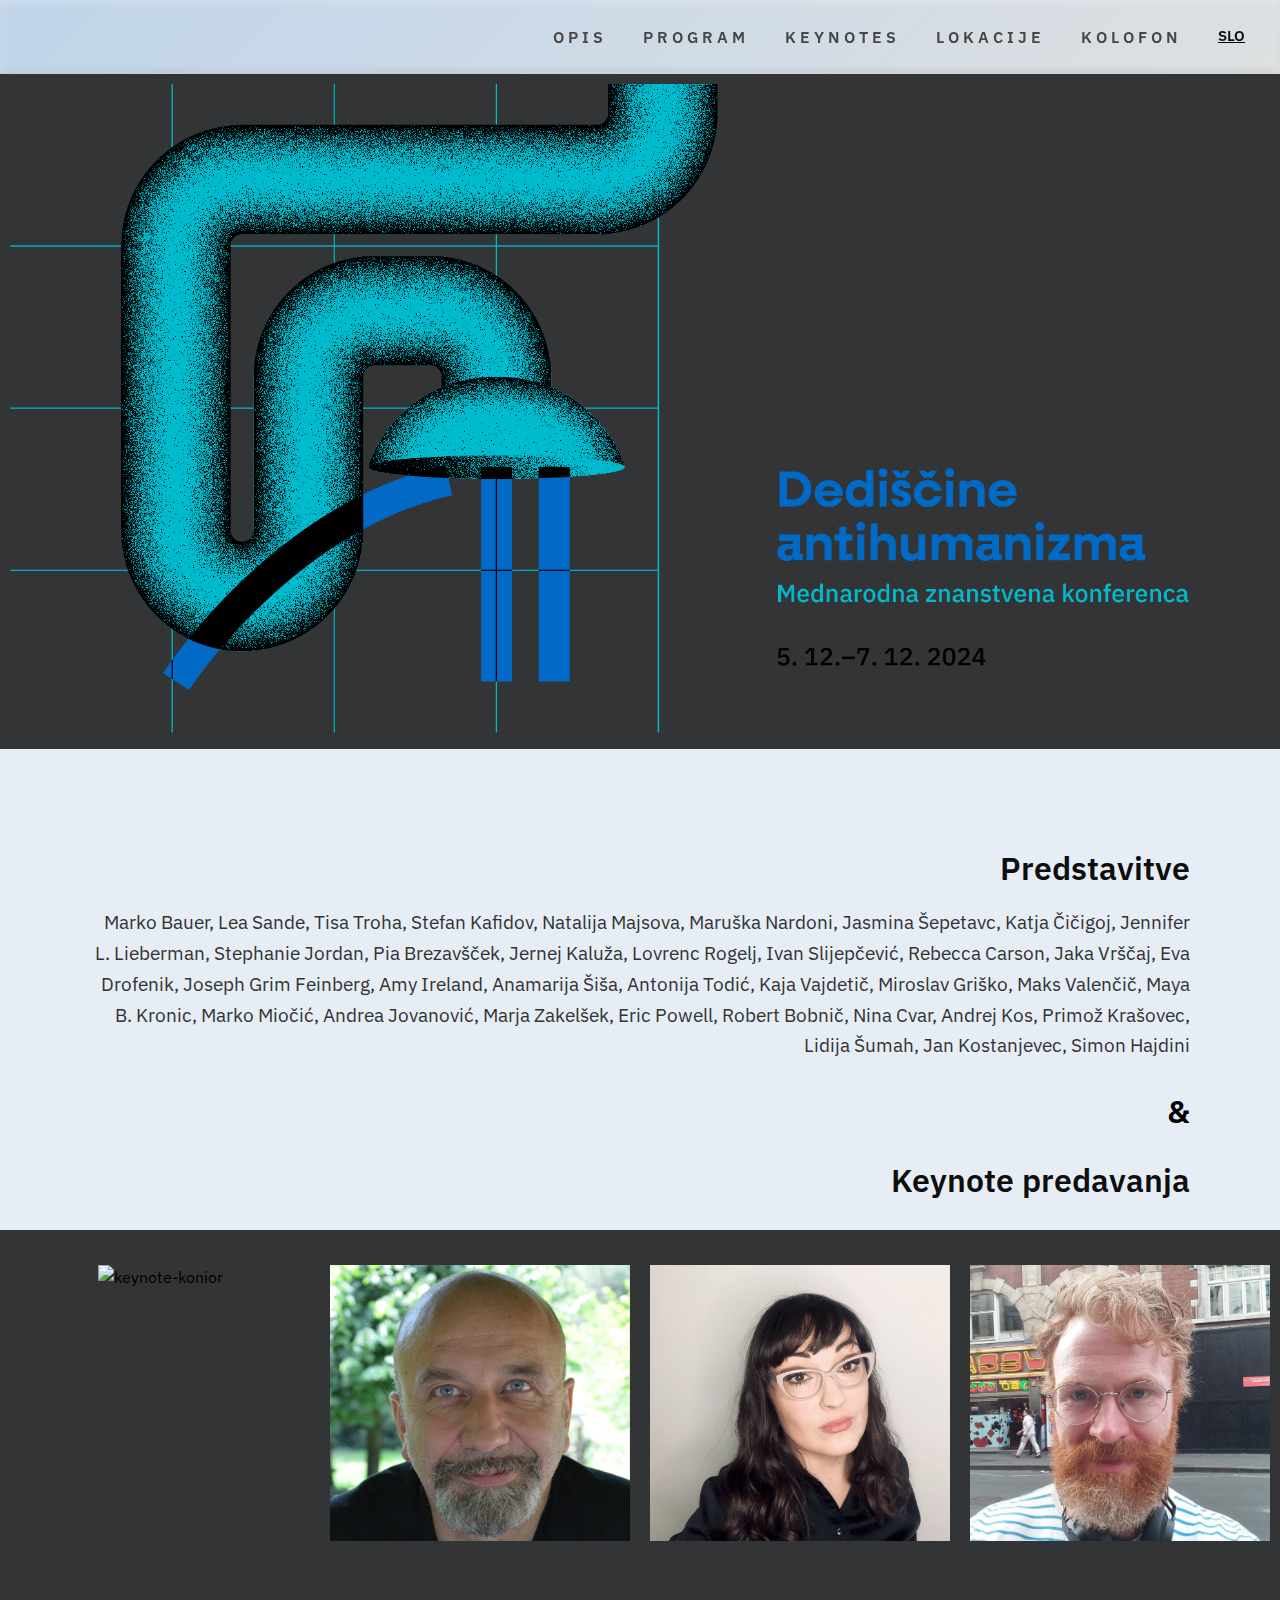
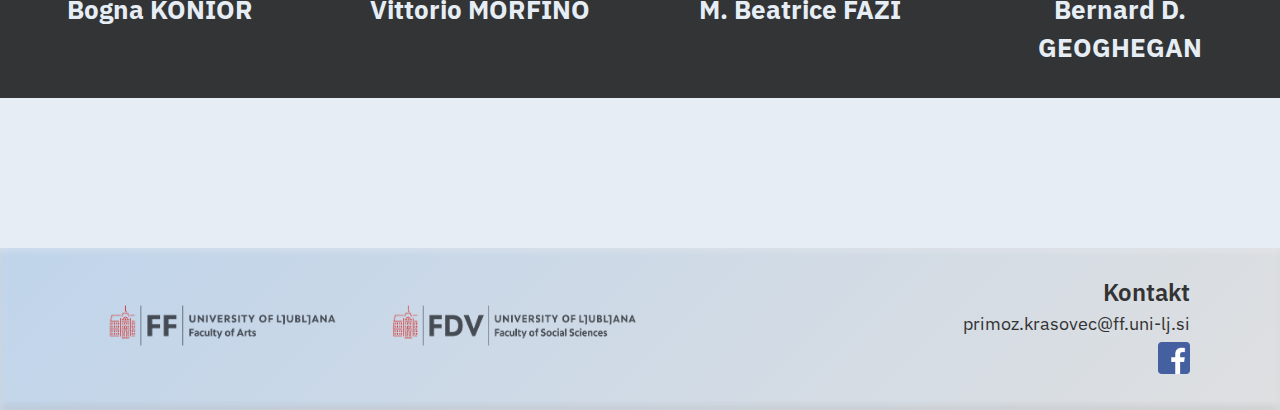
==== index.html @ 058409c0 "Update index.html" ====
<!DOCTYPE html>
<html lang="si">

<head>
    <meta charset="UTF-8">
    <meta name="viewport" content="width=device-width, initial-scale=1.0">
    <title>Dediščine antihumanizma</title>
    <link rel="preconnect" href="https://fonts.googleapis.com">
    <link rel="preconnect" href="https://fonts.gstatic.com" crossorigin />
    <link href="https://fonts.googleapis.com/css2?family=IBM+Plex+Sans:ital,wght@0,100;0,200;0,300;0,400;0,500;0,600;0,700;1,100;1,200;1,300;1,400;1,500;1,600;1,700&display=swap" rel="stylesheet">
    <link rel="stylesheet" href="css/style.css"/>
</head>

<body>
    
    <nav class="navbar">
        <div class="container-navbar">
            <div class="logo">
            </div>
            <div class="language-mobile">
                <a class="container-slo" href="en.html">ENG</a>
            </div>
            <div class="hamburger">
                <div></div>
                <div></div>
                <div></div>
            </div>
            <div class="main-menu">
                <ul>
                    <li><a href="opis.html">O P I S</a></li>
                    <li><a href="program.html">P R O G R A M</a></li>
                    <li><a href="keynotes-si.html">K E Y N O T E S</a></li>
                    <li><a href="lokacije.html">L O K A C I J E</a></li>
                    <li><a href="kolofon.html">K O L O F O N</a></li>
                    <span class= "container-slo"><a href="en.html">SLO</a></span>
                </ul>    
            </div>
            <div class="mobile-menu">
                <ul>
                    <li><a href="opis.html">OPIS</a></li>
                    <li><a href="program.html">PROGRAM</a></li>
                    <li><a href="keynotes-si.html">KEYNOTES</a></li>
                    <li><a href="lokacije.html">LOKACIJE</a></li>
                    <li><a href="kolofon.html">KOLOFON</a></li>
                </ul>
            </div>
        </div>
    </nav>
    
    <section class="cover-section">
        <div class="container-cover">
            <div class="left">
                <img src="images/Tuš.webp" alt="Shower">
            </div>
            <div class="right">
                <img src="images/Placeholder SLO.webp" alt="Title">
            </div>
        </div>
    </section>

    <section class="index-speakers-section">
        <div class="index-container-speakers">
            <div class="goal">
                <h1 class="text-xl"><a href="programme.html">Predstavitve</a></h1>
            </div>
            <p class="text-normal" style="text-align: right;">Marko Bauer, Lea Sande, Tisa Troha, Stefan Kafidov, Natalija Majsova, Maruška Nardoni, Jasmina Šepetavc, Katja Čičigoj, Jennifer L.
                Lieberman, Stephanie Jordan, Pia Brezavšček, Jernej Kaluža, Lovrenc Rogelj, Ivan Slijepčević, Rebecca Carson, Jaka Vrščaj, Eva Drofenik, Joseph Grim Feinberg, 
                Amy Ireland, Anamarija Šiša, Antonija Todić, Kaja Vajdetič, Miroslav Griško, Maks Valenčič, Maya B. Kronic, Marko Miočić, Andrea Jovanović, Marja Zakelšek, 
                Eric Powell, Robert Bobnič, Nina Cvar, Andrej Kos, Primož Krašovec, Lidija Šumah, Jan Kostanjevec, Simon Hajdini<br><br><span class="text-xl">&
            </p>
        </div>
    </section>

        <section class="index-keynotes-section">
            <div class="index-container-keynotes">
                <h1 class="text-xl"><a href="keynotes.html">Keynote predavanja</a></h1>
            </div>
            <div class="grid-keynotes">
                <div class="grid-speaker">
                    <div class="speaker-image-wrapper">
                        <img src="images/konior.JPG" alt="keynote-konior">
                        <p class="overlay-text"><a href="keynotes-si.html#keynote-konior">Eksistencialne tehnologije: <br>Za vzhodnoevropsko teorijo tehnološkega razvoja</a></p>
                    </div>
                        <a class="speaker-name" href="keynotes-si.html#keynote-konior">Bogna KONIOR</a>
                </div>
                <div class="grid-speaker">
                    <div class="speaker-image-wrapper">
                        <img src="images/morfino.png" alt="keynote-morfino">
                        <p class="overlay-text"><a href="keynotes-si.html#keynote-morfino">Razlogi, omejitve in perspektive Althusserjevega antihumanizma</a></p>   
                    </div>
                        <a class="speaker-name" href="keynotes-si.html#keynote-morfino">Vittorio MORFINO</a>
                </div>
                <div class="grid-speaker">
                    <div class="speaker-image-wrapper">
                        <img src="images/fazi.png" alt="keynote-fazi">
                        <p class="overlay-text"><a href="keynotes-si.html#keynote-fazi">Decentrirana umetna inteligenca ter zavezništvo ljudi in strojev</a></p>   
                    </div>
                    <a class="speaker-name" href="keynotes-si.html#keynote-fazi">M. Beatrice FAZI</a>
                </div>
                <div class="grid-speaker">
                    <div class="speaker-image-wrapper">
                        <img src="images/geoghegan.jpg" alt="keynote-geoghegan">
                        <p class="overlay-text"><a href="keynotes-si.html#keynote-geoghegan">Prikriti humanizem ChatGPT</a></p>   
                    </div>
                    <a class="speaker-name" href="keynotes-si.html#keynote-geoghegan">Bernard D. GEOGHEGAN</a>
                </div>
            </div>   
        </section>

    <footer class="footer">
            <div class="container-footer">
                <div>
                    <a href="https://www.ff.uni-lj.si/"><img src="images/ul_ff-logoeng-hor-cmyk_color.png" alt="logo-ff" width="280" height="63" style="padding-right: 15px"></a>
                    <a href="https://www.fdv.uni-lj.si/"><img src="images/UL_FDV-ENG-logo-HOR-CMYK_barvni.png" alt="logo-fdv" width="280" height="63"></a>
                </div>
                <div class="contacts">
                    <h2 class="text-l">Kontakt</h2>
                    <a class="text-mail" href="mailto: primoz.krasovec@ff.uni-lj.si">primoz.krasovec@ff.uni-lj.si</a>
                    <br><a href="#"><img src="images/4745722_media_social_facebook_network_icon.png" alt="logo" width="32" height="32"></a>
                </div>
            </div>
            <div class="container-footer-mobile">
                <div>
                    <a href="https://www.ff.uni-lj.si/"><img src="images/ul_ff-logohor-rgb_barv.png" alt="logo-ff" width="280" height="63" style="padding-right: 15px"></a>
                    <a href="https://www.fdv.uni-lj.si/"><img src="images/UL_FDV-SLO-logoHOR-CMYK_barv.png" alt="logo-fdv" width="280" height="63"></a>
                </div>
                <div class="contacts-mobile">
                    <h2 class="text-l">Kontakt: <a class="text-mail" href="mailto: primoz.krasovec@ff.uni-lj.si">primoz.krasovec@ff.uni-lj.si</a></h2>
                    <a href="#"><img src="images/4745722_media_social_facebook_network_icon.png" alt="logo" width="32" height="32"></a>
                </div>
            </div>
    </footer>

    <script src="js/main.js"></script>

</body>

</html>
---- css/style.css ----
* {
    box-sizing: border-box;
    margin: 0;
    padding: 0;
}

/*general*/
:root {
    --primary-color: #4891ff;
    --light-color: #f4f4f6;
    --dark-color: #111:
}

html, body {
    font-family: 'IBM Plex Sans', sans-serif;
    font-size: 16px;
    line-height: 1.5;
    background: #E6EDf5; 
    margin: 0;
    padding: 0;
    box-sizing: border-box;
}


a {
    text-decoration: none;
    color: #0f0e0e;
}

ul {
    list-style: none;
}


img {
    max-width: 100%;
}

/*navbar*/
.navbar {
    /*background: rgba(182,206,232, 0.8);*/
    padding: 15px;
    position: sticky;
    top: 0;
    left: 0;
    width: 100%;
    margin: 0;
    box-sizing: border-box;
    z-index: 1000;
    background: linear-gradient(135deg, rgba(182, 206, 232, 0.8), rgba(220, 220, 220, 0.8));
    box-shadow: inset 0 0 8px rgba(255, 255, 255, 0.6), inset 0 -3px 6px rgba(50, 50, 50, 0.2);
}

.container-navbar {
    max-width: 1500px;
    display: flex;
    margin: 0 auto 0px;
    align-items: center;
    justify-content: space-between;
}

.logo {
    padding-left: 150px;
}

.home {
    padding-left: 150px;
}

.language-mobile {
    display: none;
}

.navbar .main-menu ul {
    display: flex;
    padding: 0;
    margin: 0;
    list-style: none;
    }

.navbar ul li a {
    position: relative;
    padding: 10px 20px;
    display: block;
    font-weight: 600;
    color: rgb(71, 69, 69);
    font-size: 16px;
}

.navbar .main-menu li a:after {
    content: '';
    position: absolute;
    height: 5px;
    left: 0;
    bottom: 0;
    width: 100%;
    transform:scaleX(0);
    transform-origin: right;
    background: grey;
    transition: transform .2s ease-out;
}

.navigation {
    content: '';
    position: absolute;
    height: 5px;
    left: 0;
    bottom: 0;
    width: 100%;
    transform:scaleX(0.95);
    background: grey;
    transition: transform .2s ease-out;
}

.navbar ul li a:hover::after {
    transform: scaleX(0.95);
}

/*navbar mobile*/
.mobile-menu {
    display: none;
    flex-direction: column;
    position: absolute;
    top: 65px;
    right: 5px;
    background: linear-gradient(135deg, rgba(220, 220, 220, 1), rgba(182, 206, 232, 1));
    box-shadow: inset 0 0 8px rgba(255, 255, 255, 0.6), inset 0 -3px 6px rgba(50, 50, 50, 0.2);
    padding: 10px;
    z-index: 999;
}

.mobile-menu ul {
    list-style: none;
    padding: 0;
    margin: 0;
}

.mobile-menu ul li {
    margin-bottom: 10px;
}

.mobile-menu ul li a {
    font-weight: 600;
    color: #333;
    text-decoration: none;
}

.mobile-menu ul li:last-child {
    margin-bottom: 0;
}

.hamburger {
    display: none;
    flex-direction: column;
    justify-content: space-between;
    width: 25px;
    height: 20px;
    cursor: pointer;
}

.hamburger div {
    width: 20px;
    height: 3px;
    background-color: #333;
    border-radius: 3px;
    transition: transform 0.1s ease, opacity 0.1s ease;
}

.hamburger.active div:nth-child(1) {
    transform: translateY(9px) rotate(45deg);
}

.hamburger.active div:nth-child(2) {
    opacity: 0;
}

.hamburger.active div:nth-child(3) {
    transform: translateY(-9px) rotate(-45deg);
}

/*slo*/
.container-slo {
    padding: 10px 20px;
    font-weight: 600;
    color: black;
    font-size: 15px;
    align-items: center;
    border: none;
    text-decoration: underline;
}

/*cover*/
.cover-section {
    margin-top: 0px;
    padding-top: 0px;
    display: flex;
    justify-content: center;
    align-items: center;
    background-color: #323436;
    box-sizing: border-box;
}

.container-cover {
    display: flex;
    align-items: flex-start;
    margin: 0 auto;
    background-color: #323436;
    padding-top: 0px;
}

.left, .right {
    margin: 10px;
}

.left img, .right img {
    max-width: 100%;
    height: auto;
}

/*index-speakers*/
.index-speakers-section {
    background-image: #E6EDf5;
    position: relative;
}

.index-container-speakers {
    max-width: 1100px;
    margin: 50px auto 0;
    padding-top: 50px;
    padding-bottom: 30px;
    position: relative;
}

.index-container-keynotes {
    max-width: 1100px;
    margin: 0 auto 0px;
    position: relative;
}

.keynotes-title {
    position: absolute;
    top: 50%;
    left: 50%;
    transform: translate(-50%, -50%);
    font-size: 30px;
}

/*index-keynotes-grid*/
.grid-keynotes {
    max-width: 1300px;
    display: grid;
    grid-template-columns: repeat(auto-fit, minmax(10px, 1fr)); /*responsive grid*/
    gap: 20px;
    padding: 30px 20px 30px;
    margin: 30px auto 150px;
    background: #323436;
    background-blend-mode: overlay;
    padding: 10px;
}

.grid-speaker {
    text-align: center;
    padding-bottom: 20px;
}

.speaker-image-wrapper {
    position: relative;
    width: 100%;
    height: 276px;
    overflow: hidden;
    margin-top: 25px;
    margin-bottom: 50px;
    aspect-ratio: 1,084 / 1;
}

.speaker-image-wrapper img {
    width: 100%;
    height: 100%;
    object-fit: cover;
}

.overlay-text {
    position: absolute;
    top: 0;
    left: 0;
    width: 100%;
    height: 100%;
    display: flex;
    align-items: center;
    justify-content: center;
    opacity: 0;
    transition: opacity 0.5s ease;
    background-color: rgba(255, 255, 255, 0.8);
}

.overlay-text a {
    color: #006AC2;
    font-size: 1.8rem;
    font-weight: 600;
    line-height: 1.2;
}

.grid-speaker:hover .overlay-text {
    opacity: 1; /*show lecture title*/
}

.speaker-name {
    text-decoration: none;
    color: #E6EDf5;
    font-weight: bold;
    margin-top: 10px;
    font-size: 1.6rem;
    text-align: center;
    display: block;
}

/*footer*/
.footer {
    padding: 15px;
    margin: auto 0;
    background: linear-gradient(135deg, rgba(182, 206, 232, 0.8), rgba(220, 220, 220, 0.8));
    box-shadow: inset 0 0 8px rgba(255, 255, 255, 0.6), inset 0 -3px 6px rgba(50, 50, 50, 0.2);
}

.container-footer {
    max-width: 1100px;
    display: flex;
    align-items: center;
    justify-content: space-between;
    margin: 0 auto 0px;
}

.container-footer .text-l {
    margin: 0px; 
    text-align: right; 
    color: #333;    
}

.contacts {
    max-width: 1100px;
    padding: 15px 0 15px;
    text-align: right;
}

.container-footer-mobile {
    display: none;
    flex-direction: column;
    text-align: center;
}

.container-footer-contacts {
    text-align: right;
    margin: 0px;
    padding: 0px;
}

/*about*/
.container-about {
    max-width: 1100px;
    margin: 100px auto 100px;
    padding: 100 15px 15px;
}

.goal {
    padding-bottom: 20px;
}

/*programme*/
.container-programme {
    max-width: 1100px;
    margin-top: 100px;
    margin-bottom: 100px;
    margin-left: auto;
    margin-right: auto;
    padding: 100 15px 15px;
}

.collapsible {
    color: #333;
    cursor: pointer;
    border: none;
    outline: none;
    text-decoration: underline;
    text-underline-offset: 5px;
    color: #006AC2;
}

.abstract {
    display: none;
    max-width: 900px;
    margin: 20px auto;
    position: relative;
    font-size: 1.1rem;
    text-align: justify;
}

/*keynotes*/
.container-keynotes {
    max-width: 1100px;
    margin: 100px auto 100px;
    padding: 0 15px 15px;
}

.keynotes-speakers {
    max-width: 1100px;
    margin: 0px auto 50px;
    padding: 100px 0px 15px;
    display: flex;
    align-items: center;
    justify-content: space-between;
}

/*venues*/
.container-venues {
    max-width: 1100px;
    margin: 100px auto 100px;
    padding: 0 15px 15px;
    display: flex;
    align-items: center;
    justify-content: space-between;
}

.container-venues-location {
    max-width: 400px;
}

.container-venues-location .abstract{
    max-width: 400px;
}

/*credits*/
.container-credits {
    max-width: 1100px;
    margin: 100px auto 100px;
    padding: 100 15px 15px;
}

/*info*/
.container-info {
    max-width: 1100px;
    margin: 100px auto 100px;
    padding: 100 15px 15px;
}

.container-info-location {
    max-width: 1100px;
    margin: 200px auto 100px;
    padding: 100 15px 15px;
    display: flex;
    align-items: center;
    justify-content: space-between;
}

.container-info .container-venues-location .text-xl {
    color:black; 
    padding-bottom: 20px;
}

.container-info .container-venues-location .text-normal, .link {
    text-align: right;
}

.container-info .container-venues-location .link {
    text-align: right;
}

.container-info-location {
    max-width: 1100px;
    margin: 200px auto 100px;
    padding: 100 15px 15px;
    display: flex;
    align-items: center;
    justify-content: space-between;
}

/*text*/
.text-sm {
    font-size: 0.9rem;
    color: #333;
    line-height: 1.5;
    font-weight: 400;
    margin: 3px;
    text-align: center;
}

.text-mail {
    font-size: 1.1rem;
    color: #333;
    line-height: 2;
    font-weight: 400;
    margin: 0px;
    text-align: right;
}

.text-bio {
    font-size: 1.1rem;
    color: #333;
    line-height: 1.6;
    font-weight: 400;
    margin: 30px 5px 0px;
    text-align: justify;
}

.text-m {
    font-size: 1.1rem;
    color: #333;
    line-height: 0.5;
    font-weight: 400;
    margin: 0px;
}

.text-normal {
    font-size: 1.2rem;
    color: #333;
    line-height: 1.6;
    font-weight: 400;
}

.link {
    cursor: pointer;
    text-decoration: underline;
    text-underline-offset: 5px;
    color: #006AC2;
    line-height: 1.6;
    font-weight: 400;
    text-align: right;
    font-size: 1.2rem;
}

.text-l {
    font-size: 1.5rem;
    line-height: 1.2;
    font-weight: 600;
    margin: 15px;
    text-align: left;
}

.text-xl {
    font-size: 2rem;
    line-height: 1.2;
    font-weight: 600;
    text-align: right;
    color: black;
}

/*mobile*/
@media (max-width: 768px) {
    html, body {
        font-size: 14px;
        padding: 0;
        margin: 0;
    }

    .container-navbar {
        height: 30px;
    }

    .main-menu {
        display: none;
    }

    .language-mobile {
        display: inline;
        padding-left: 0px;
    }

    .logo {
        display: none;
        padding-left: 10px;
    }

    .home {
        display: inline;
        padding-left: 5px;
    }

    .home img {
        width: 30%;
        height: 30%;
    }

    .hamburger {
        display: flex;
    }

    .mobile-menu.active {
        display: flex;
    }

    .container-footer {
        display: none;
    }

    .container-footer-mobile {
        display: flex;
    }

    .container-footer-mobile .text-l {
        text-align: center;
    }

    .cover-section {
        flex-direction: column;
        padding: 20px 10px;
    }

    .container-cover {
        flex-direction: column;
        align-items: center;
        padding: 0;
    }

    .left, .right {
        width: 100%;
        margin: 10px 0;
    }

    .index-speakers-section {
        padding: 20px 10px;
        margin: 0;
        background-color: #E6EDf5;
    }

    .index-container-speakers, .index-container-keynotes {
        max-width: 90%;
        margin: 0 auto;
        text-align: center;
    }

    .index-container-speakers .text-xl {
        text-align: right;
    }

    .index-container-keynotes .text-xl {
        text-align: right;
    }

    .grid-keynotes {
        grid-template-columns: 1fr;
        padding: 10px;
        gap: 10px;
        margin: 20px auto;
    }

    .grid-speaker {
        margin-bottom: 20px;
    }

    .overlay-text a {
        font-size: 1.2rem;
    }

    .text-xl {
        font-size: 1.4rem;
    }

    .text-l {
        font-size: 1.2rem;
    }

    .text-normal, .text-mail, .link {
        font-size: 1rem;
    }

    .about-section {
        padding: 20px 10px;
    }

    .container-about {
        max-width: 90%;
        margin: 0 auto;
        text-align: left;
    }

     .programme-section-section {
        padding: 20px 10px;
    }

    .container-programme {
        max-width: 90%;
        margin: 0 auto;
    }

    .container-programme-day {
        text-align: left;
        padding: 10px 0;
    }

    .collapsible {
        font-size: 1rem;
        cursor: pointer;
        text-decoration: underline;
        color: #006AC2;
        display: block;
        padding: 5px 0;
    }

    .abstract {
        padding: 10px 0;
    }

    .keynotes-section {
        padding: 20px 10px;
    }

    .container-keynotes {
        max-width: 90%;
        margin: 0 auto;
    }

    .keynotes-speakers {
        display: flex;
        flex-direction: column;
        align-items: center;
        text-align: center;
        margin-bottom: 30px;
    }

    .keynotes-speakers img {
        width: 100%;
        max-width: 250px;
        height: auto;
        margin: 15px 0;
    }

    .container-keynotes .text-l, .text-xl {
        font-size: 1.4rem;
        text-align: left;
        margin: 10px 0;
    }

    .credits-section {
        padding: 20px 10px;
    }

    .container-credits {
        max-width: 90%;
        margin: 0 auto;
        text-align: left;
    }

    .container-credits h1 {
        padding-bottom: 10px;
    }

    .venues-section {
        padding: 20px 10px;
    }

    .container-venues {
        flex-direction: column;
        margin-bottom: 30px;
    }

    .container-venues iframe {
        width: 100%;
        max-width: 350px;
        height: auto;
        align-items: center;
    }

    .container-venues-location {
        max-width: 100%;
    }

    .container-venues .text-xl, .text-normal {
        text-align: left;
    }

    .abstract {
        font-size: 1rem;
        line-height: 1.4;
    }

    .container-info {
        padding: 10px;
    }

    .container-info-location {
        display: flex;
        flex-direction: column;
        align-items: center;
        margin: 0 auto 20px;
    }

    .container-info .container-venues-location .text-xl {
        text-align: left;
    }

    .container-info .container-venues-location .text-normal {
        text-align: left;
    }

    iframe {
        width: 100%;
        height: auto;
        max-width: 350px;
    }

    .container-info-location div {
        max-width: 90%;
        text-align: center;
        padding: 10px 0;
    }
}
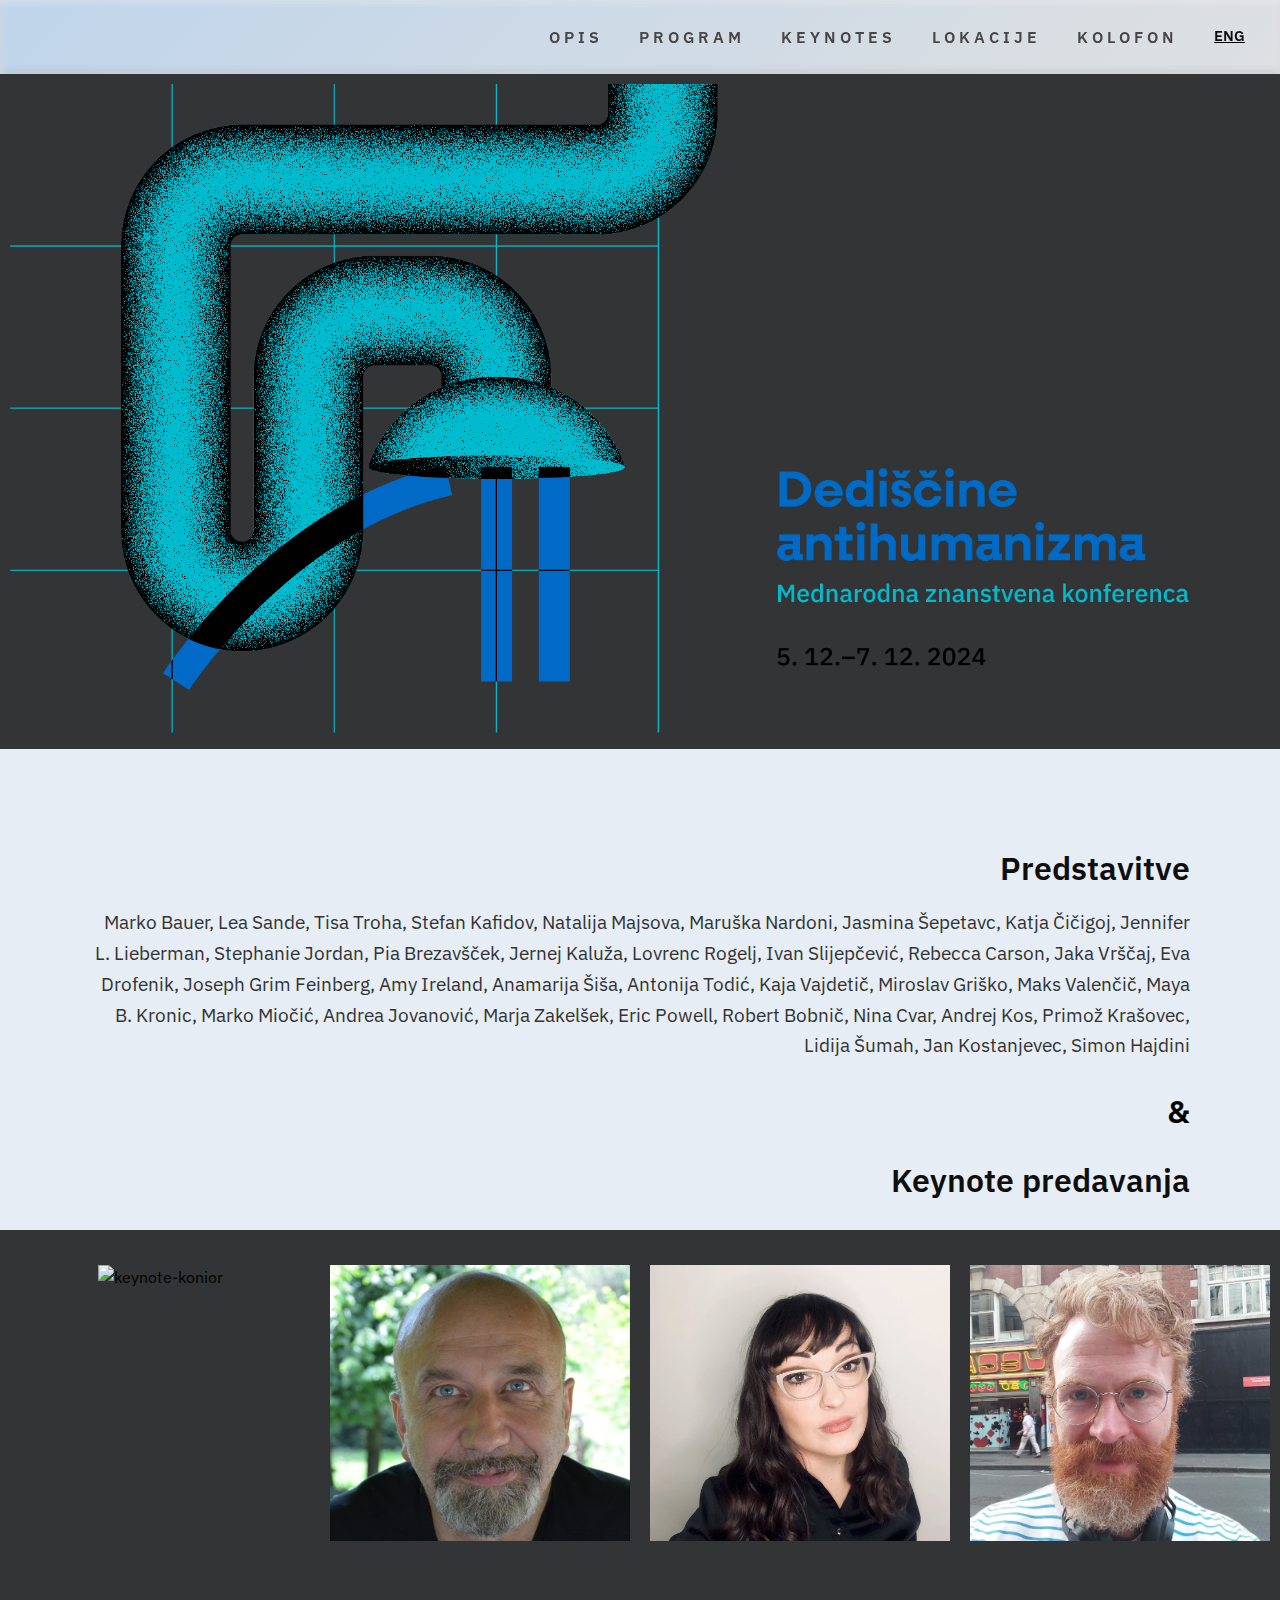
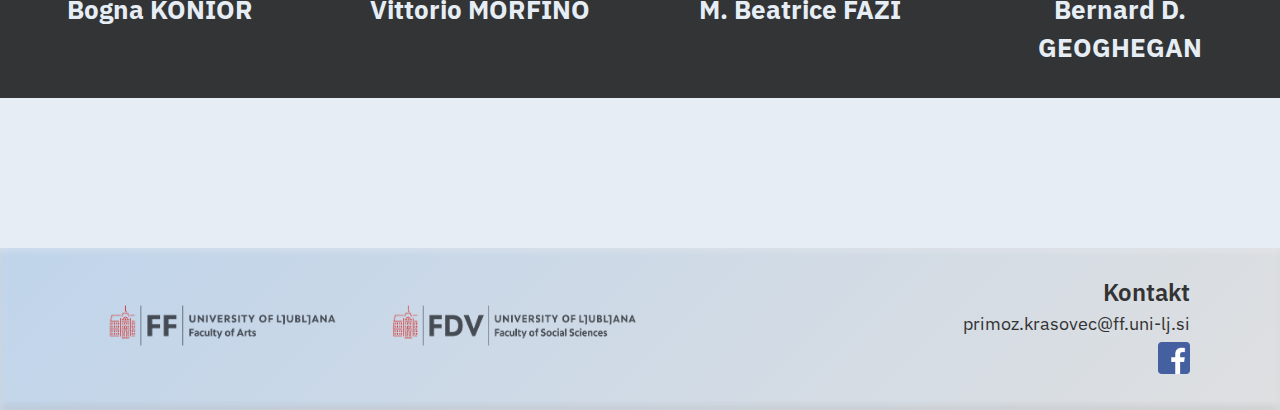
==== commit af6f873d: "Update index.html" ====
--- a/index.html
+++ b/index.html
@@ -32,7 +32,7 @@
                     <li><a href="keynotes-si.html">K E Y N O T E S</a></li>
                     <li><a href="lokacije.html">L O K A C I J E</a></li>
                     <li><a href="kolofon.html">K O L O F O N</a></li>
-                    <span class= "container-slo"><a href="en.html">SLO</a></span>
+                    <span class= "container-slo"><a href="en.html">ENG</a></span>
                 </ul>    
             </div>
             <div class="mobile-menu">
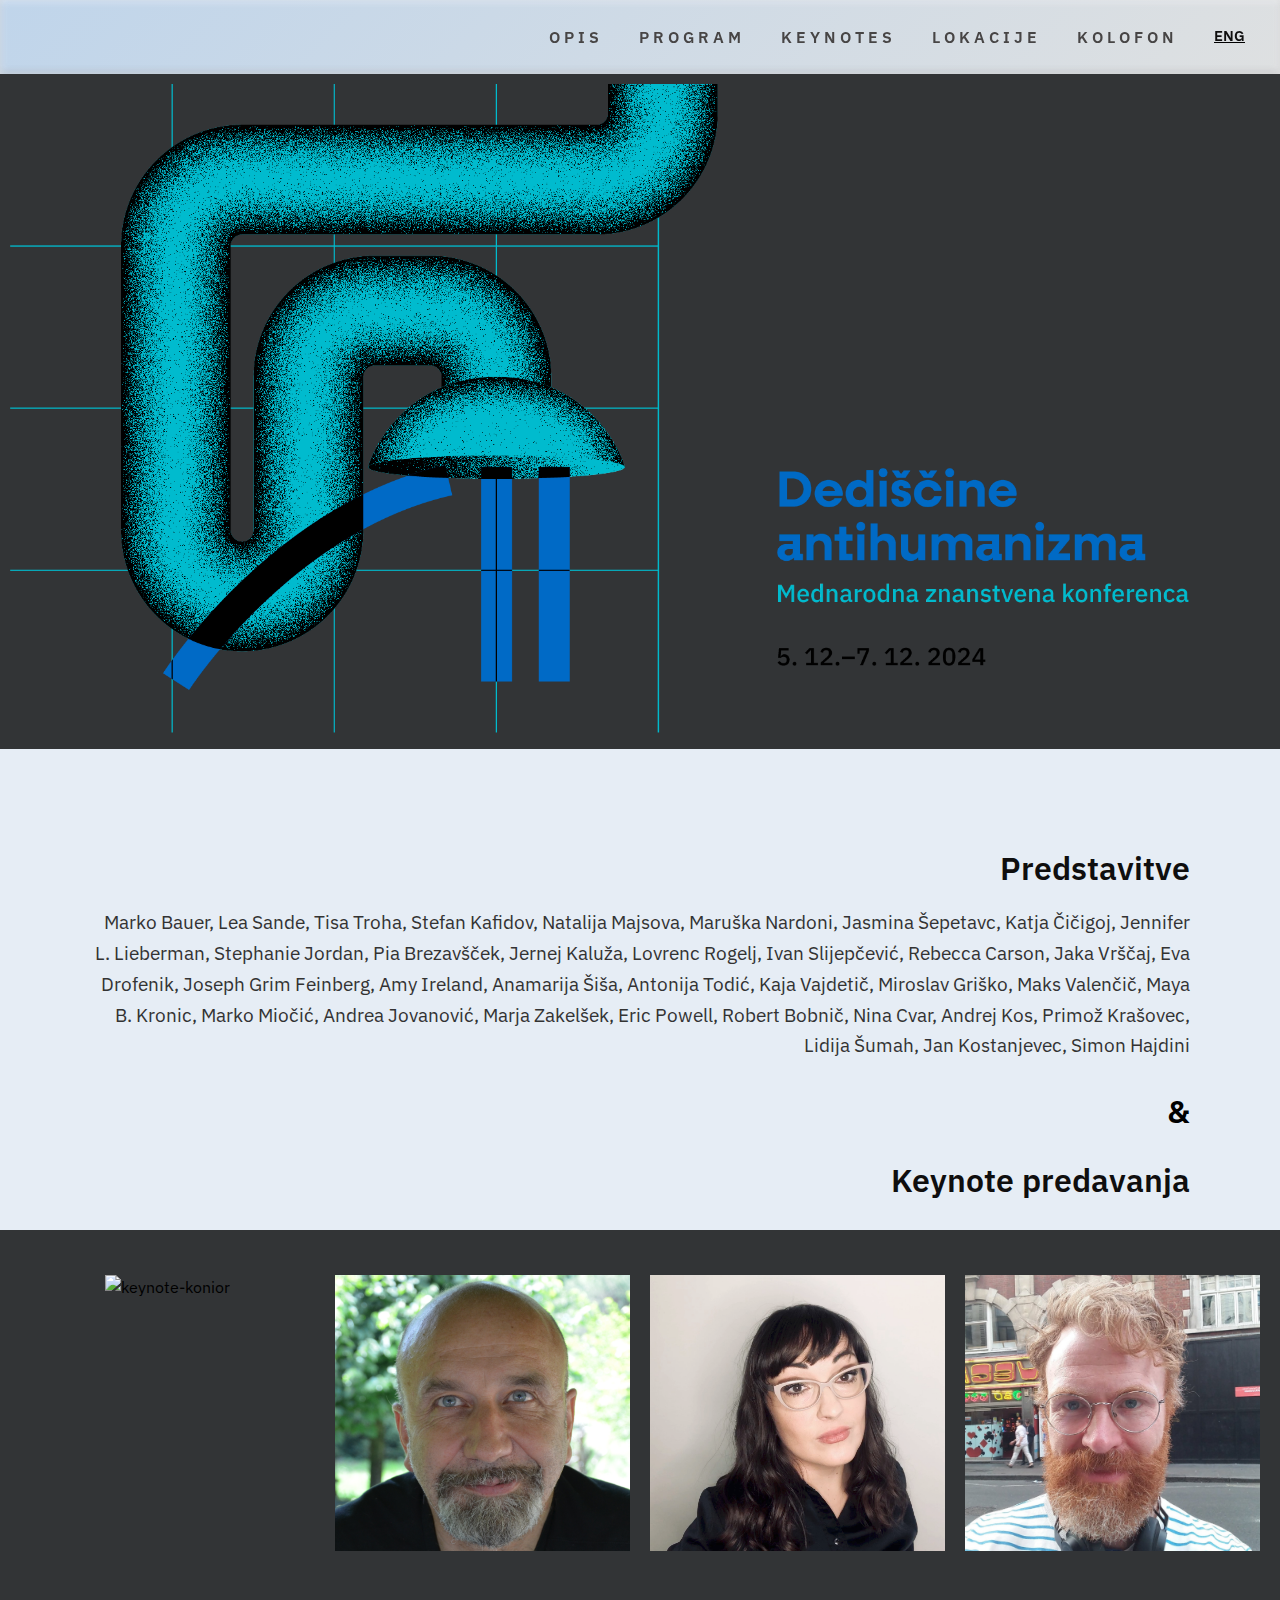
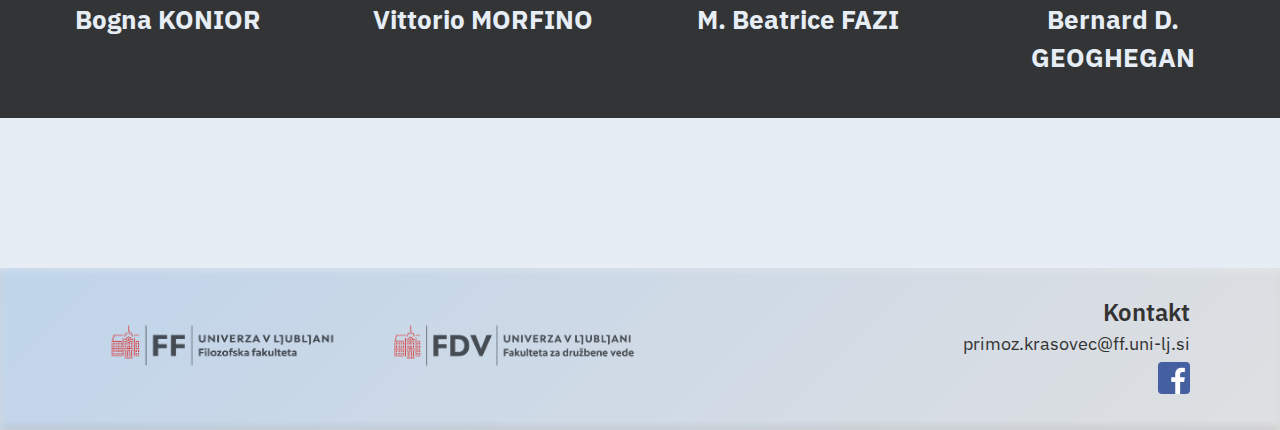
==== commit 157abbcb: "Update index.html" ====
--- a/index.html
+++ b/index.html
@@ -110,9 +110,9 @@
     <footer class="footer">
             <div class="container-footer">
                 <div>
-                    <a href="https://www.ff.uni-lj.si/"><img src="images/ul_ff-logoeng-hor-cmyk_color.png" alt="logo-ff" width="280" height="63" style="padding-right: 15px"></a>
-                    <a href="https://www.fdv.uni-lj.si/"><img src="images/UL_FDV-ENG-logo-HOR-CMYK_barvni.png" alt="logo-fdv" width="280" height="63"></a>
-                </div>
+                <a href="https://www.ff.uni-lj.si/"><img src="images/ul_ff-logohor-rgb_barv.png" alt="logo-ff" width="280" height="63" style="padding-right: 15px"></a>
+                <a href="https://www.fdv.uni-lj.si/"><img src="images/UL_FDV-SLO-logoHOR-CMYK_barv.png" alt="logo-fdv" width="280" height="63"></a>
+            </div>
                 <div class="contacts">
                     <h2 class="text-l">Kontakt</h2>
                     <a class="text-mail" href="mailto: primoz.krasovec@ff.uni-lj.si">primoz.krasovec@ff.uni-lj.si</a>
--- a/css/style.css
+++ b/css/style.css
@@ -65,6 +65,12 @@
 
 .home {
     padding-left: 150px;
+    display: inline;
+}
+
+.home img {
+    width: 30%;
+    height: 30%;
 }
 
 .language-mobile {
@@ -223,6 +229,10 @@
     position: relative;
 }
 
+.index-speakers-section .goal .text-xl {
+    text-align: right;
+}
+
 .index-container-speakers {
     max-width: 1100px;
     margin: 50px auto 0;
@@ -251,11 +261,10 @@
     display: grid;
     grid-template-columns: repeat(auto-fit, minmax(10px, 1fr)); /*responsive grid*/
     gap: 20px;
-    padding: 30px 20px 30px;
+    padding: 20px 20px;
     margin: 30px auto 150px;
     background: #323436;
     background-blend-mode: overlay;
-    padding: 10px;
 }
 
 .grid-speaker {
@@ -365,6 +374,14 @@
     padding-bottom: 20px;
 }
 
+.goal .text-xl {
+    text-align: left;
+}
+
+.container-about {
+    text-align: left;
+}
+
 /*programme*/
 .container-programme {
     max-width: 1100px;
@@ -394,6 +411,10 @@
     text-align: justify;
 }
 
+.container-programme .text-xl {
+    text-align: left;
+}
+
 /*keynotes*/
 .container-keynotes {
     max-width: 1100px;
@@ -424,6 +445,14 @@
     max-width: 400px;
 }
 
+.container-venues .container-venues-location .text-xl {
+    padding-bottom: 20px;
+}
+
+.container-venues .container-venues-location .text-normal {
+    text-align: right;
+}
+
 .container-venues-location .abstract{
     max-width: 400px;
 }
@@ -433,6 +462,13 @@
     max-width: 1100px;
     margin: 100px auto 100px;
     padding: 100 15px 15px;
+}
+
+.container-credits .text-xl {
+    color:black; 
+    text-align: left; 
+    padding-bottom: 20px; 
+    padding-top: 50px;
 }
 
 /*info*/
@@ -571,7 +607,7 @@
 
     .home {
         display: inline;
-        padding-left: 5px;
+        padding-left: 10px;
     }
 
     .home img {
@@ -735,21 +771,26 @@
 
     .container-credits {
         max-width: 90%;
-        margin: 0 auto;
+        margin-top: 30px;
+        margin-bottom: 30px;
         text-align: left;
     }
 
-    .container-credits h1 {
+    .container-credits .text-xl {
+        padding-top: 30px;
         padding-bottom: 10px;
+        margin: 0px auto;
     }
 
     .venues-section {
         padding: 20px 10px;
+        margin: 0px;
     }
 
     .container-venues {
         flex-direction: column;
-        margin-bottom: 30px;
+        margin-bottom: 10px;
+        margin-top: 20px;
     }
 
     .container-venues iframe {
@@ -757,13 +798,15 @@
         max-width: 350px;
         height: auto;
         align-items: center;
-    }
-
-    .container-venues-location {
-        max-width: 100%;
-    }
-
-    .container-venues .text-xl, .text-normal {
+        margin-bottom: 30px;
+        padding-top: 0px;
+    }
+
+    .container-venues .container-venues-location .text-xl {
+        text-align: left;
+    }
+
+    .container-venues .container-venues-location .text-xl {
         text-align: left;
     }
 
@@ -772,6 +815,11 @@
         line-height: 1.4;
     }
 
+    .info-section {
+        padding: 20px 10px;
+        margin: 0px;
+    }
+
     .container-info {
         padding: 10px;
     }
@@ -779,8 +827,9 @@
     .container-info-location {
         display: flex;
         flex-direction: column;
-        align-items: center;
+        text-align: left;
         margin: 0 auto 20px;
+        padding-top: 0;
     }
 
     .container-info .container-venues-location .text-xl {
@@ -791,15 +840,23 @@
         text-align: left;
     }
 
-    iframe {
-        width: 100%;
-        height: auto;
-        max-width: 350px;
-    }
-
-    .container-info-location div {
+    .container-info-location iframe {
         max-width: 90%;
         text-align: center;
         padding: 10px 0;
     }
-}
+
+    .container-info iframe {
+        width: 100%;
+        max-width: 350px;
+        height: auto;
+        align-items: center;
+        margin-bottom: 10px;
+        margin-top: 0px;
+        padding-top: 0px;
+    }
+
+    .container-info-residum .text-xl {
+        padding-bottom: 0px;
+    }
+}
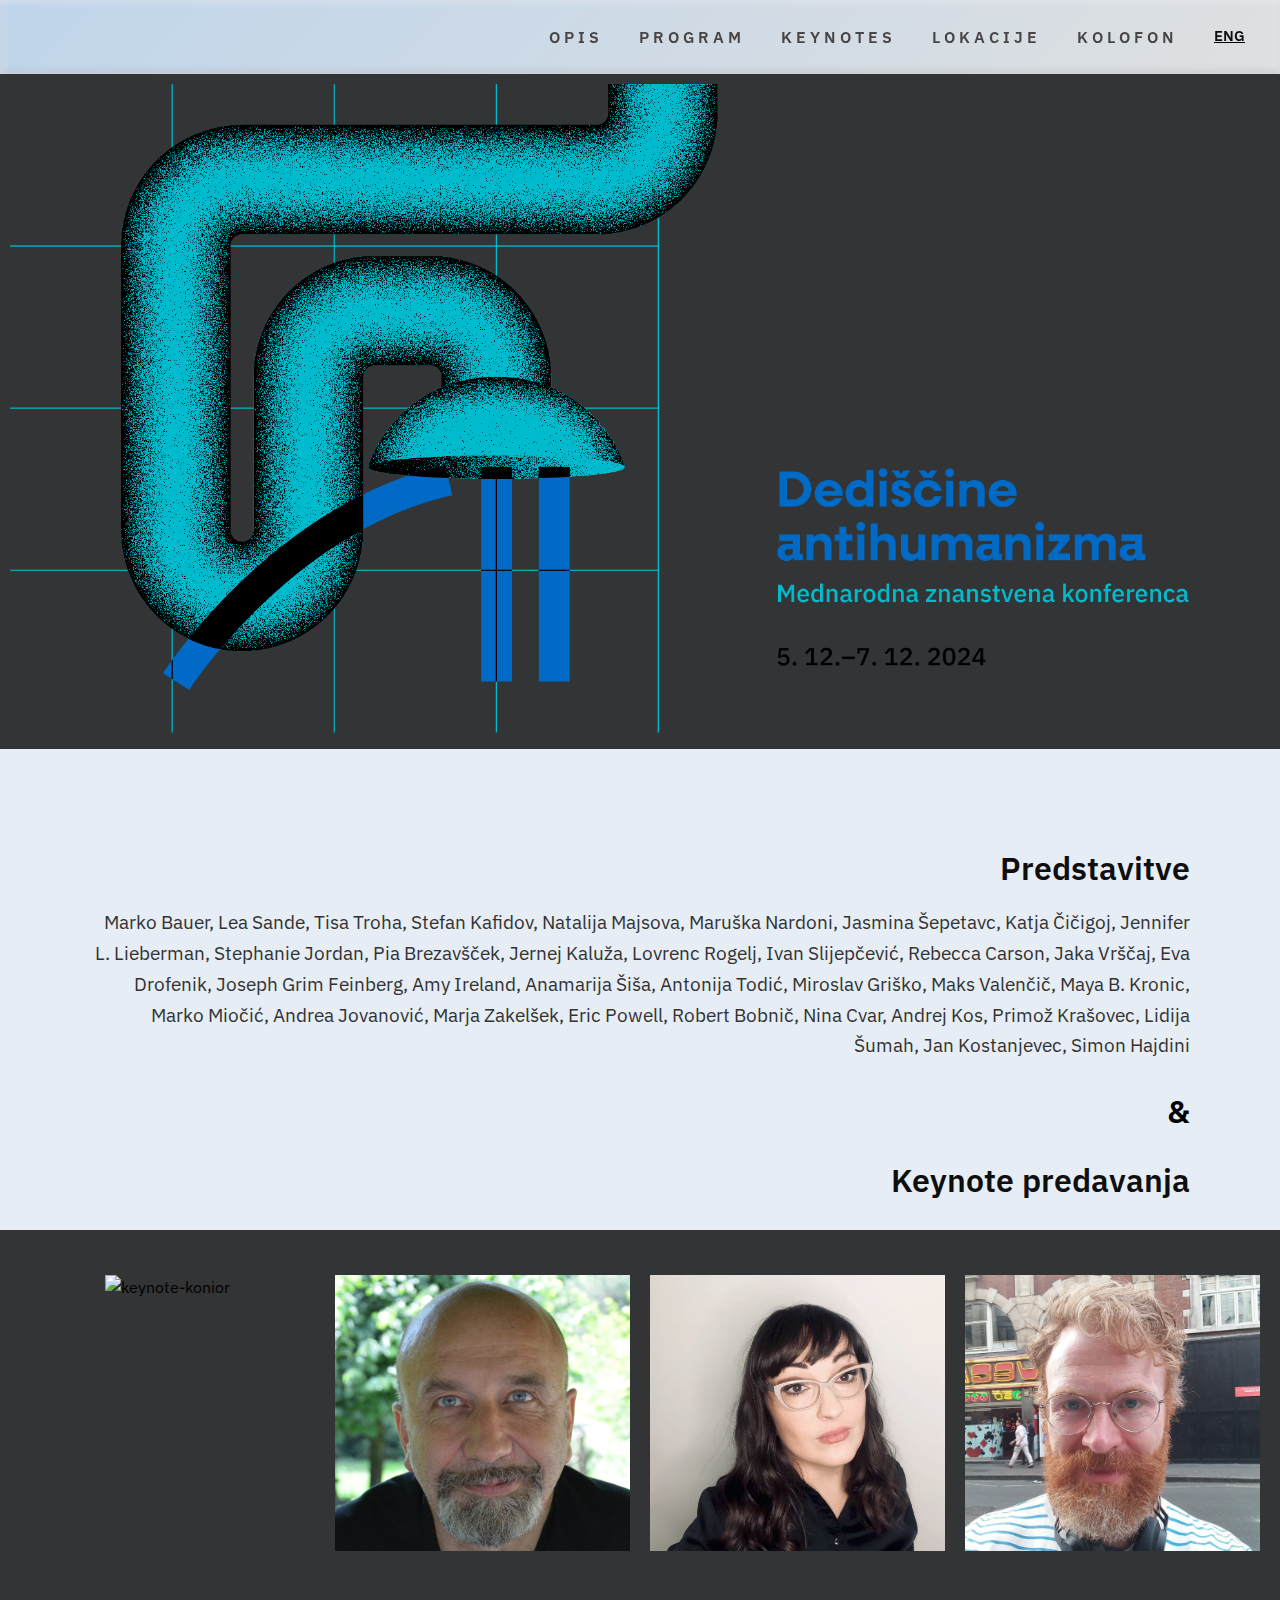
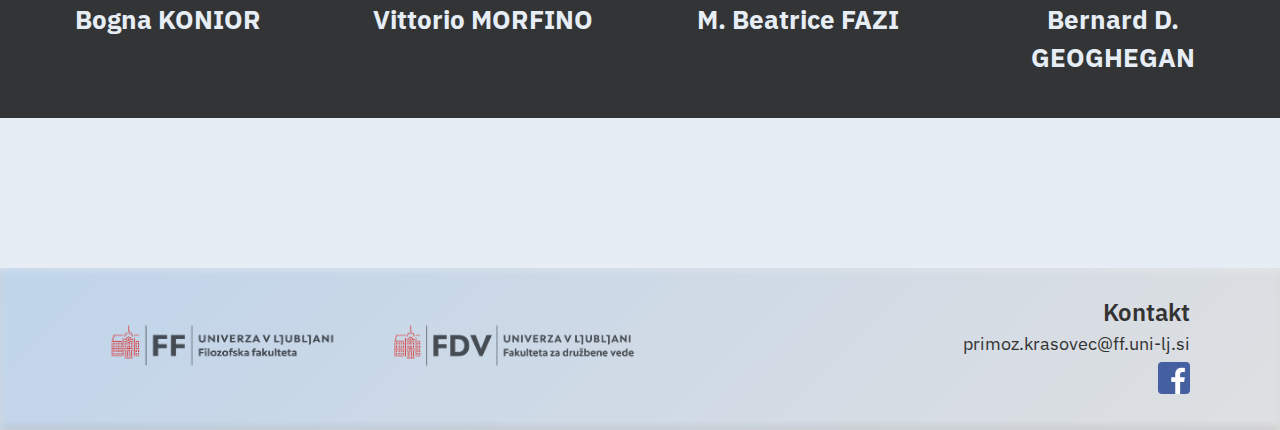
==== commit d0590f75: "Update index.html" ====
--- a/index.html
+++ b/index.html
@@ -65,7 +65,7 @@
             </div>
             <p class="text-normal" style="text-align: right;">Marko Bauer, Lea Sande, Tisa Troha, Stefan Kafidov, Natalija Majsova, Maruška Nardoni, Jasmina Šepetavc, Katja Čičigoj, Jennifer L.
                 Lieberman, Stephanie Jordan, Pia Brezavšček, Jernej Kaluža, Lovrenc Rogelj, Ivan Slijepčević, Rebecca Carson, Jaka Vrščaj, Eva Drofenik, Joseph Grim Feinberg, 
-                Amy Ireland, Anamarija Šiša, Antonija Todić, Kaja Vajdetič, Miroslav Griško, Maks Valenčič, Maya B. Kronic, Marko Miočić, Andrea Jovanović, Marja Zakelšek, 
+                Amy Ireland, Anamarija Šiša, Antonija Todić, Miroslav Griško, Maks Valenčič, Maya B. Kronic, Marko Miočić, Andrea Jovanović, Marja Zakelšek, 
                 Eric Powell, Robert Bobnič, Nina Cvar, Andrej Kos, Primož Krašovec, Lidija Šumah, Jan Kostanjevec, Simon Hajdini<br><br><span class="text-xl">&
             </p>
         </div>
--- a/css/style.css
+++ b/css/style.css
@@ -378,8 +378,11 @@
     text-align: left;
 }
 
-.container-about {
-    text-align: left;
+.container-about .text-xl {
+    color:black; 
+    text-align: left; 
+    padding-bottom: 20px; 
+    padding-top: 50px;
 }
 
 /*programme*/
@@ -418,18 +421,31 @@
 /*keynotes*/
 .container-keynotes {
     max-width: 1100px;
-    margin: 100px auto 100px;
-    padding: 0 15px 15px;
+    margin-top: 100px;
+    margin-bottom: 100px;
+    margin-left: auto;
+    margin-right: auto;
+    padding: 100 15px 15px;
 }
 
 .keynotes-speakers {
     max-width: 1100px;
     margin: 0px auto 50px;
-    padding: 100px 0px 15px;
+    padding: 0px 0px 15px;
     display: flex;
     align-items: center;
     justify-content: space-between;
 }
+
+.container-keynotes .text-normal {
+    text-align: left;
+    margin-bottom: 100px;
+}
+
+.keynotes-section-mobile {
+    display: none;
+}
+
 
 /*venues*/
 .container-venues {
@@ -480,33 +496,42 @@
 
 .container-info-location {
     max-width: 1100px;
-    margin: 200px auto 100px;
-    padding: 100 15px 15px;
+    margin: 0px auto 100px;
+    padding: 0px 15px 15px;
     display: flex;
     align-items: center;
     justify-content: space-between;
 }
 
-.container-info .container-venues-location .text-xl {
+.container-info-location :last-child {
+    padding-top: 0px;
+}
+
+.container-info-location-text {
+    max-width: 400px;
+}
+
+.container-info .container-info-location-text .text-xl {
     color:black; 
     padding-bottom: 20px;
 }
 
-.container-info .container-venues-location .text-normal, .link {
+.container-info .container-info-location-text .text-normal {
     text-align: right;
 }
 
-.container-info .container-venues-location .link {
+.container-info-location-text .text-normal .link {
     text-align: right;
 }
 
-.container-info-location {
-    max-width: 1100px;
-    margin: 200px auto 100px;
-    padding: 100 15px 15px;
-    display: flex;
-    align-items: center;
-    justify-content: space-between;
+.container-info .container-info-residum .text-xl {
+    color:black; 
+    text-align: left; 
+    padding-bottom: 20px;
+}
+
+.container-info .container-info-residum .text-normal {
+    margin-bottom: 50px;
 }
 
 /*text*/
@@ -736,44 +761,62 @@
     }
 
     .keynotes-section {
+        display: none;
+    }
+
+    .keynotes-section-mobile {
         padding: 20px 10px;
-    }
-
-    .container-keynotes {
+        display: block;
+    }
+
+    .container-keynotes-mobile{
         max-width: 90%;
         margin: 0 auto;
     }
-
-    .keynotes-speakers {
+    
+    .keynotes-speakers-mobile {
         display: flex;
         flex-direction: column;
         align-items: center;
         text-align: center;
         margin-bottom: 30px;
     }
-
-    .keynotes-speakers img {
+    
+    .keynotes-speakers-mobile img {
         width: 100%;
         max-width: 250px;
         height: auto;
         margin: 15px 0;
     }
-
-    .container-keynotes .text-l, .text-xl {
+    
+    .keynotes-section-mobile .keynotes-speakers-mobile .text-l {
         font-size: 1.4rem;
         text-align: left;
         margin: 10px 0;
+        padding-left: 0px;
+    }
+
+    .keynotes-section-mobile .keynotes-speakers-mobile .text-xl {
+        font-size: 1.4rem;
+        text-align: left;
+        margin: 10px 0;
+        padding-left: 0px;
+    }
+
+    .keynotes-section-mobile .container-keynotes-mobile .text-normal {
+        margin-bottom: 50px;
     }
 
     .credits-section {
         padding: 20px 10px;
+        margin: 0px;
     }
 
     .container-credits {
         max-width: 90%;
-        margin-top: 30px;
-        margin-bottom: 30px;
+        margin: 0 auto;
         text-align: left;
+        padding: 0px;
     }
 
     .container-credits .text-xl {
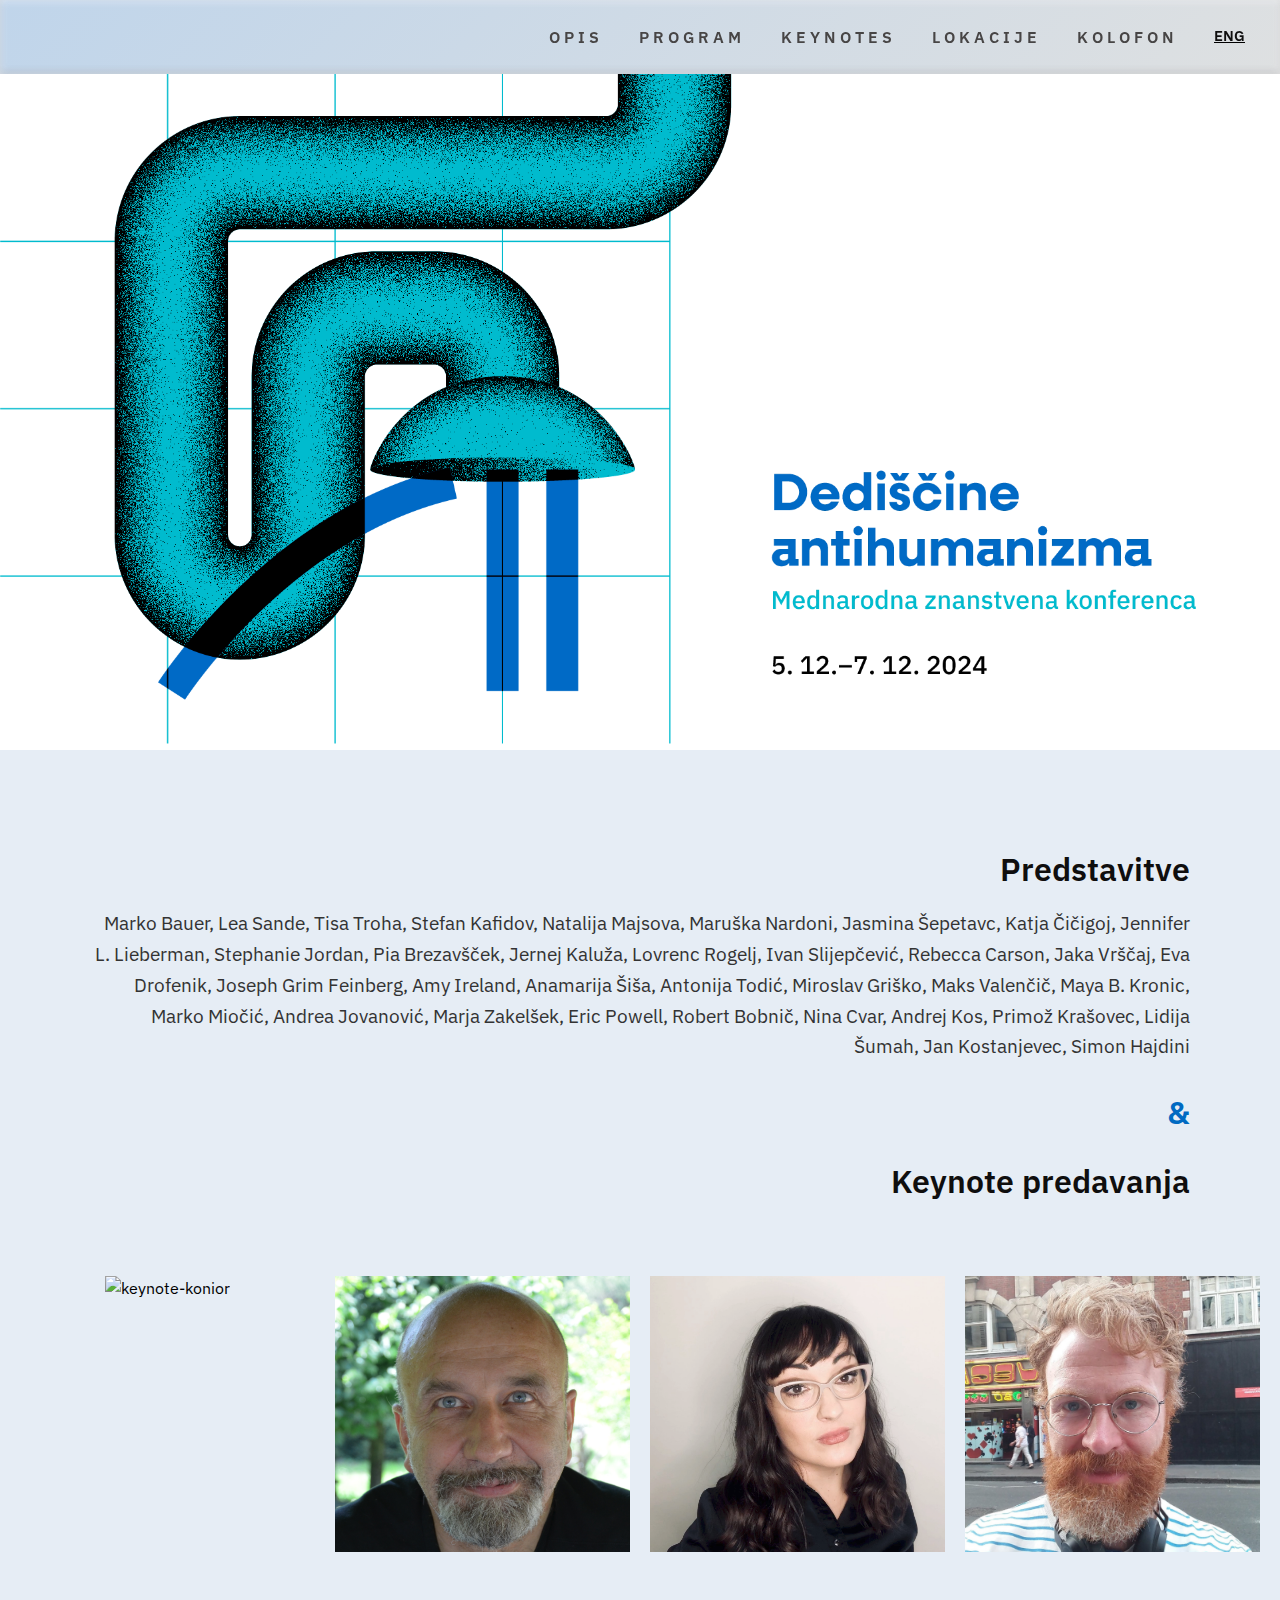
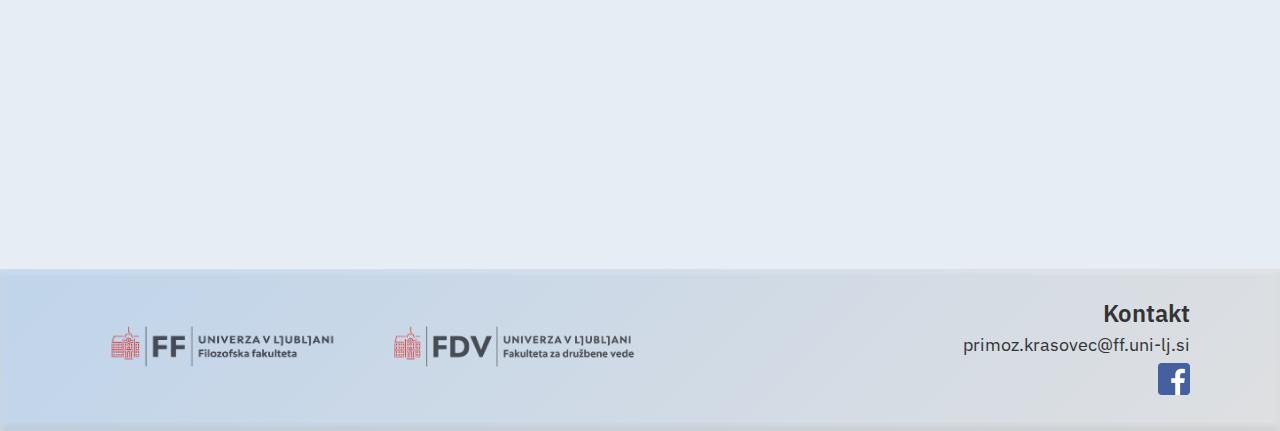
==== commit cfc2d8ca: "Update index.html" ====
--- a/index.html
+++ b/index.html
@@ -54,6 +54,9 @@
             </div>
             <div class="right">
                 <img src="images/Placeholder SLO.webp" alt="Title">
+            </div>
+             <div class="right-mobile">
+                <img src="images/Placeholder SLO mobi.webp" alt="Title">
             </div>
         </div>
     </section>
--- a/css/style.css
+++ b/css/style.css
@@ -196,26 +196,31 @@
 }
 
 /*cover*/
+/*
 .cover-section {
     margin-top: 0px;
     padding-top: 0px;
     display: flex;
     justify-content: center;
     align-items: center;
-    background-color: #323436;
+    background-color:  white;
     box-sizing: border-box;
-}
+}*/
 
 .container-cover {
     display: flex;
     align-items: flex-start;
     margin: 0 auto;
-    background-color: #323436;
+    background-color:  white;
     padding-top: 0px;
 }
 
 .left, .right {
-    margin: 10px;
+    margin: 0px;
+}
+
+.right-mobile {
+    display: none;
 }
 
 .left img, .right img {
@@ -231,6 +236,7 @@
 
 .index-speakers-section .goal .text-xl {
     text-align: right;
+    color: #006AC2;
 }
 
 .index-container-speakers {
@@ -263,7 +269,7 @@
     gap: 20px;
     padding: 20px 20px;
     margin: 30px auto 150px;
-    background: #323436;
+    background: #E6EDf5;
     background-blend-mode: overlay;
 }
 
@@ -376,13 +382,14 @@
 
 .goal .text-xl {
     text-align: left;
+    color: #006AC2;
 }
 
 .container-about .text-xl {
-    color:black; 
+    color: #006AC2; 
     text-align: left; 
     padding-bottom: 20px; 
-    padding-top: 50px;
+    padding-top: 0px;
 }
 
 /*programme*/
@@ -416,6 +423,7 @@
 
 .container-programme .text-xl {
     text-align: left;
+    color: #006AC2;
 }
 
 /*keynotes*/
@@ -450,26 +458,39 @@
 /*venues*/
 .container-venues {
     max-width: 1100px;
-    margin: 100px auto 100px;
+    margin: 100px auto 50px;
     padding: 0 15px 15px;
+}
+
+.container-venues .text-xl {
+    padding-bottom: 20px;
+    text-align: left;
+    color: #006AC2;
+    line-height: 1.6;
+}
+
+.container-venues-location {
     display: flex;
     align-items: center;
     justify-content: space-between;
-}
-
-.container-venues-location {
+    margin-bottom: 50px;
+}
+
+.container-venues-location iframe {
+    width: 500px;
+    height: 375px;
+    border: 0;
+}
+
+.container-venues-location-text {
     max-width: 400px;
 }
 
-.container-venues .container-venues-location .text-xl {
-    padding-bottom: 20px;
-}
-
-.container-venues .container-venues-location .text-normal {
-    text-align: right;
-}
-
-.container-venues-location .abstract{
+.container-venues-location-text .text-normal {
+    text-align: left;
+}
+
+.container-venues-location-text .abstract{
     max-width: 400px;
 }
 
@@ -481,10 +502,10 @@
 }
 
 .container-credits .text-xl {
-    color:black; 
+    color: #006AC2; 
     text-align: left; 
     padding-bottom: 20px; 
-    padding-top: 50px;
+    padding-top: 0px;
 }
 
 /*info*/
@@ -495,9 +516,7 @@
 }
 
 .container-info-location {
-    max-width: 1100px;
-    margin: 0px auto 100px;
-    padding: 0px 15px 15px;
+    margin-bottom: 50px;
     display: flex;
     align-items: center;
     justify-content: space-between;
@@ -511,20 +530,27 @@
     max-width: 400px;
 }
 
-.container-info .container-info-location-text .text-xl {
-    color:black; 
-    padding-bottom: 20px;
+.container-info .text-xl {
+    color: #006AC2; 
+    padding-bottom: 30px;
+    text-align: left;
+}
+
+.container-info-location iframe {
+    width: 500px;
+    height: 375px;
+    border: 0;
 }
 
 .container-info .container-info-location-text .text-normal {
-    text-align: right;
+    text-align: left;
 }
 
 .container-info-location-text .text-normal .link {
     text-align: right;
 }
 
-.container-info .container-info-residum .text-xl {
+.container-info-residum .text-xl {
     color:black; 
     text-align: left; 
     padding-bottom: 20px;
@@ -601,7 +627,7 @@
     line-height: 1.2;
     font-weight: 600;
     text-align: right;
-    color: black;
+    color: #006AC2;
 }
 
 /*mobile*/
@@ -662,18 +688,22 @@
 
     .cover-section {
         flex-direction: column;
-        padding: 20px 10px;
+        padding: 0px;
     }
 
     .container-cover {
         flex-direction: column;
         align-items: center;
-        padding: 0;
-    }
-
-    .left, .right {
+        padding: 0px;
+    }
+
+    .left, .right-mobile {
         width: 100%;
-        margin: 10px 0;
+        margin: 0px;
+    }
+
+    .right {
+        display: none;
     }
 
     .index-speakers-section {
@@ -690,10 +720,12 @@
 
     .index-container-speakers .text-xl {
         text-align: right;
+        color: #006AC2;
     }
 
     .index-container-keynotes .text-xl {
         text-align: right;
+        color: #006AC2;
     }
 
     .grid-keynotes {
@@ -713,6 +745,7 @@
 
     .text-xl {
         font-size: 1.4rem;
+        color: #006AC2;
     }
 
     .text-l {
@@ -724,19 +757,30 @@
     }
 
     .about-section {
-        padding: 20px 10px;
+        padding: 30px 10px;
+        margin: 0px;
     }
 
     .container-about {
         max-width: 90%;
         margin: 0 auto;
         text-align: left;
-    }
-
-     .programme-section-section {
-        padding: 20px 10px;
-    }
-
+        padding-top: 10px;
+        padding-bottom: 10px;
+    }
+
+    .container-about .text-xl {
+        padding-top: 0px;
+        padding-bottom: 10px;
+        margin: 0px auto;
+        color: #006AC2;
+    }
+
+    .programme-section-section {
+        padding: 30px 10px;
+        margin: 0px;
+    }
+    
     .container-programme {
         max-width: 90%;
         margin: 0 auto;
@@ -745,6 +789,7 @@
     .container-programme-day {
         text-align: left;
         padding: 10px 0;
+        padding-bottom: 10px;
     }
 
     .collapsible {
@@ -765,7 +810,7 @@
     }
 
     .keynotes-section-mobile {
-        padding: 20px 10px;
+        padding: 30px 10px;
         display: block;
     }
 
@@ -801,14 +846,15 @@
         text-align: left;
         margin: 10px 0;
         padding-left: 0px;
+        color: #006AC2;
     }
 
     .keynotes-section-mobile .container-keynotes-mobile .text-normal {
         margin-bottom: 50px;
     }
 
-    .credits-section {
-        padding: 20px 10px;
+     .credits-section {
+        padding: 30px 10px;
         margin: 0px;
     }
 
@@ -816,41 +862,55 @@
         max-width: 90%;
         margin: 0 auto;
         text-align: left;
-        padding: 0px;
+        padding-top: 10px;
+        padding-bottom: 10px;
     }
 
     .container-credits .text-xl {
-        padding-top: 30px;
+        padding-top: 0px;
         padding-bottom: 10px;
         margin: 0px auto;
-    }
-
-    .venues-section {
-        padding: 20px 10px;
+        color: #006AC2;
+    }
+
+   .venues-section {
+        padding: 30px 10px;
         margin: 0px;
     }
 
     .container-venues {
+        margin: 0px auto;
+        padding-top: 10px;
+    }
+
+    .container-venues-location {
         flex-direction: column;
-        margin-bottom: 10px;
-        margin-top: 20px;
+        margin: 0 auto;
+        padding-bottom: 20px;
+        align-items: flex-start;
     }
 
     .container-venues iframe {
         width: 100%;
         max-width: 350px;
         height: auto;
-        align-items: center;
         margin-bottom: 30px;
         padding-top: 0px;
-    }
-
-    .container-venues .container-venues-location .text-xl {
-        text-align: left;
-    }
-
-    .container-venues .container-venues-location .text-xl {
-        text-align: left;
+        border: 0;
+    }
+
+    .container-venues iframe :last-child {
+        width: 100%;
+        max-width: 350px;
+        height: auto;
+        margin-bottom: 0px;
+        padding-top: 0px;
+        border: 0;
+    }
+
+    .container-venues-location-text .text-normal {
+        text-align: left !important;
+        margin-bottom: 30px;
     }
 
     .abstract {
@@ -860,46 +920,52 @@
 
     .info-section {
         padding: 20px 10px;
-        margin: 0px;
     }
 
     .container-info {
-        padding: 10px;
+        padding-top: 0px;
+        max-width: 90%;
+        margin: 0 auto;
+        margin-bottom: 10px;
+        margin-top: 20px;
     }
 
     .container-info-location {
         display: flex;
         flex-direction: column;
+        align-items: flex-start;
+        margin: 0 auto 20px;
+    }
+
+    .container-info-location-text {
         text-align: left;
-        margin: 0 auto 20px;
-        padding-top: 0;
-    }
-
-    .container-info .container-venues-location .text-xl {
-        text-align: left;
-    }
-
-    .container-info .container-venues-location .text-normal {
-        text-align: left;
-    }
-
-    .container-info-location iframe {
-        max-width: 90%;
-        text-align: center;
-        padding: 10px 0;
+    }
+
+    .container-info .text-xl {
+        text-align: left !important;
+        padding-bottom: 10px;
+        color: #006AC2;
+    }
+
+    .container-info-location-text .text-normal {
+        text-align: left !important;
+        margin-bottom: 30px;
     }
 
     .container-info iframe {
+        max-width: 350px;
         width: 100%;
-        max-width: 350px;
         height: auto;
-        align-items: center;
-        margin-bottom: 10px;
+        margin-bottom: 30px;
         margin-top: 0px;
         padding-top: 0px;
-    }
-
-    .container-info-residum .text-xl {
-        padding-bottom: 0px;
-    }
-}
+        border: 0;
+        text-align: center;
+    }
+
+    .container-info-residum .text-xl, .container-info-residum .text-normal {
+        padding: 0px auto;
+        margin: 0px auto;
+        text-align: left;
+    }
+}
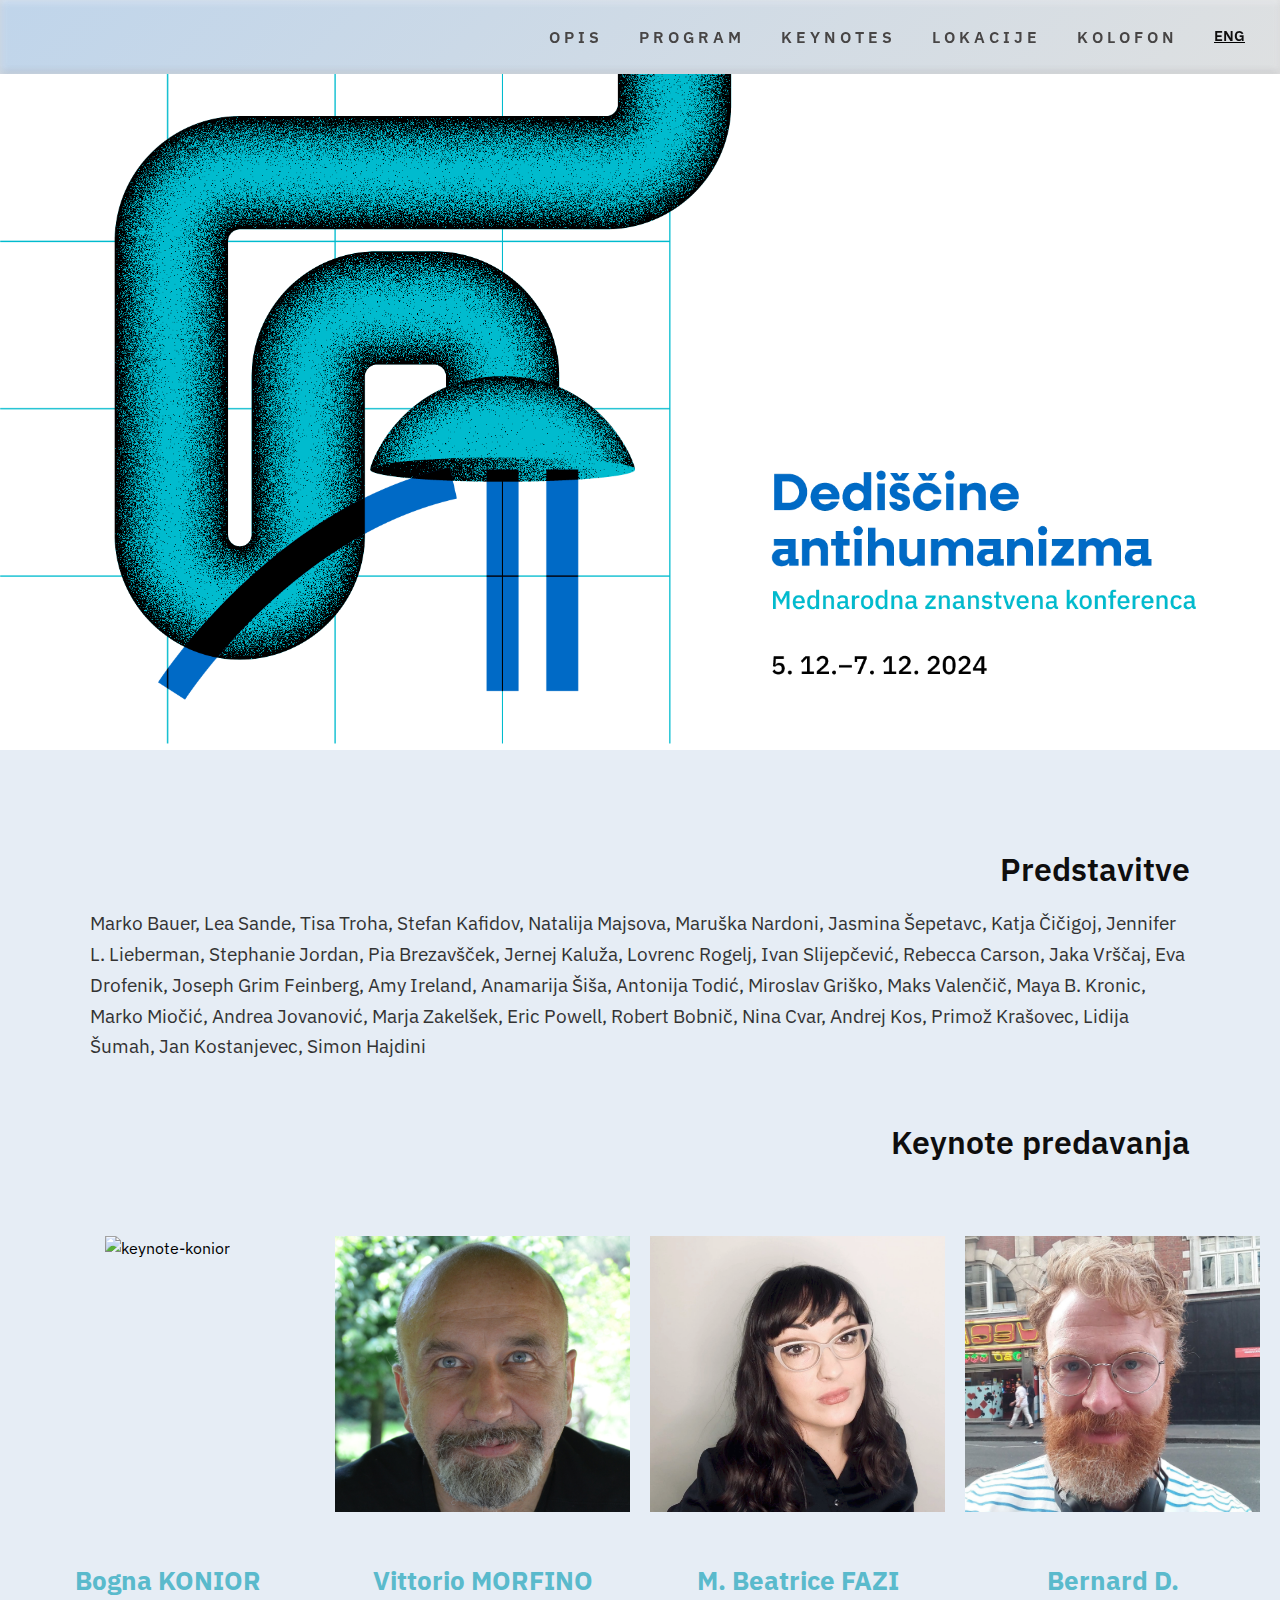
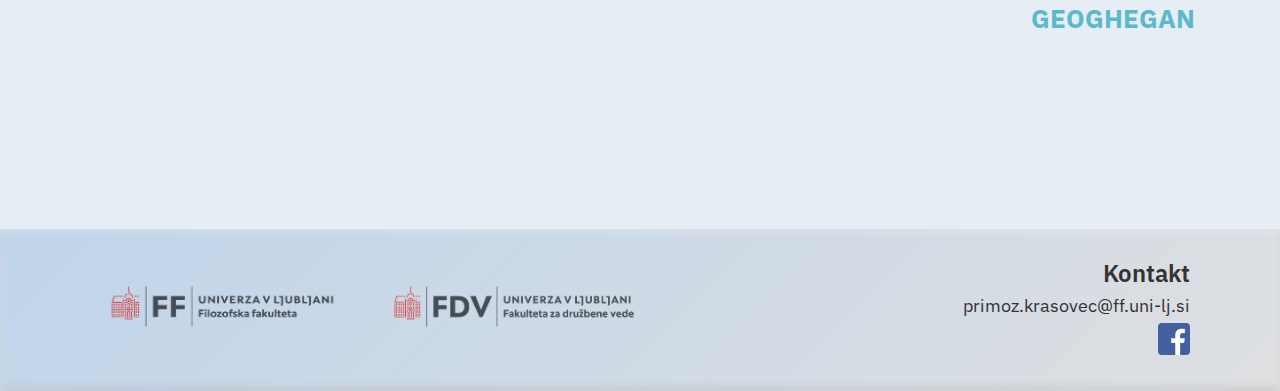
==== commit 6fbb5fe7: "Update index.html" ====
--- a/index.html
+++ b/index.html
@@ -66,10 +66,10 @@
             <div class="goal">
                 <h1 class="text-xl"><a href="programme.html">Predstavitve</a></h1>
             </div>
-            <p class="text-normal" style="text-align: right;">Marko Bauer, Lea Sande, Tisa Troha, Stefan Kafidov, Natalija Majsova, Maruška Nardoni, Jasmina Šepetavc, Katja Čičigoj, Jennifer L.
+            <p class="text-normal">Marko Bauer, Lea Sande, Tisa Troha, Stefan Kafidov, Natalija Majsova, Maruška Nardoni, Jasmina Šepetavc, Katja Čičigoj, Jennifer L.
                 Lieberman, Stephanie Jordan, Pia Brezavšček, Jernej Kaluža, Lovrenc Rogelj, Ivan Slijepčević, Rebecca Carson, Jaka Vrščaj, Eva Drofenik, Joseph Grim Feinberg, 
                 Amy Ireland, Anamarija Šiša, Antonija Todić, Miroslav Griško, Maks Valenčič, Maya B. Kronic, Marko Miočić, Andrea Jovanović, Marja Zakelšek, 
-                Eric Powell, Robert Bobnič, Nina Cvar, Andrej Kos, Primož Krašovec, Lidija Šumah, Jan Kostanjevec, Simon Hajdini<br><br><span class="text-xl">&
+                Eric Powell, Robert Bobnič, Nina Cvar, Andrej Kos, Primož Krašovec, Lidija Šumah, Jan Kostanjevec, Simon Hajdini<br><br>
             </p>
         </div>
     </section>
--- a/css/style.css
+++ b/css/style.css
@@ -253,6 +253,11 @@
     position: relative;
 }
 
+.index-container-keynotes .text-xl {
+    text-align: right;
+    color: #006AC2;
+}
+
 .keynotes-title {
     position: absolute;
     top: 50%;
@@ -316,7 +321,7 @@
 }
 
 .grid-speaker:hover .overlay-text {
-    opacity: 1; /*show lecture title*/
+    opacity: 1;
 }
 
 .speaker-name {
@@ -327,6 +332,7 @@
     font-size: 1.6rem;
     text-align: center;
     display: block;
+    color: #5ABACC;
 }
 
 /*footer*/
@@ -551,7 +557,7 @@
 }
 
 .container-info-residum .text-xl {
-    color:black; 
+    color: #006AC2; 
     text-align: left; 
     padding-bottom: 20px;
 }
@@ -620,6 +626,7 @@
     font-weight: 600;
     margin: 15px;
     text-align: left;
+    color: #5ABACC;
 }
 
 .text-xl {
@@ -697,7 +704,13 @@
         padding: 0px;
     }
 
-    .left, .right-mobile {
+    .left {
+        width: 100%;
+        margin: 0px;
+    }
+
+    .right-mobile {
+        display: block;
         width: 100%;
         margin: 0px;
     }
@@ -718,7 +731,7 @@
         text-align: center;
     }
 
-    .index-container-speakers .text-xl {
+    .index-container-speakers .goal .text-xl {
         text-align: right;
         color: #006AC2;
     }
@@ -750,6 +763,7 @@
 
     .text-l {
         font-size: 1.2rem;
+        color: #5ABACC;
     }
 
     .text-normal, .text-mail, .link {
@@ -839,6 +853,7 @@
         text-align: left;
         margin: 10px 0;
         padding-left: 0px;
+        color: #5ABACC;
     }
 
     .keynotes-section-mobile .keynotes-speakers-mobile .text-xl {
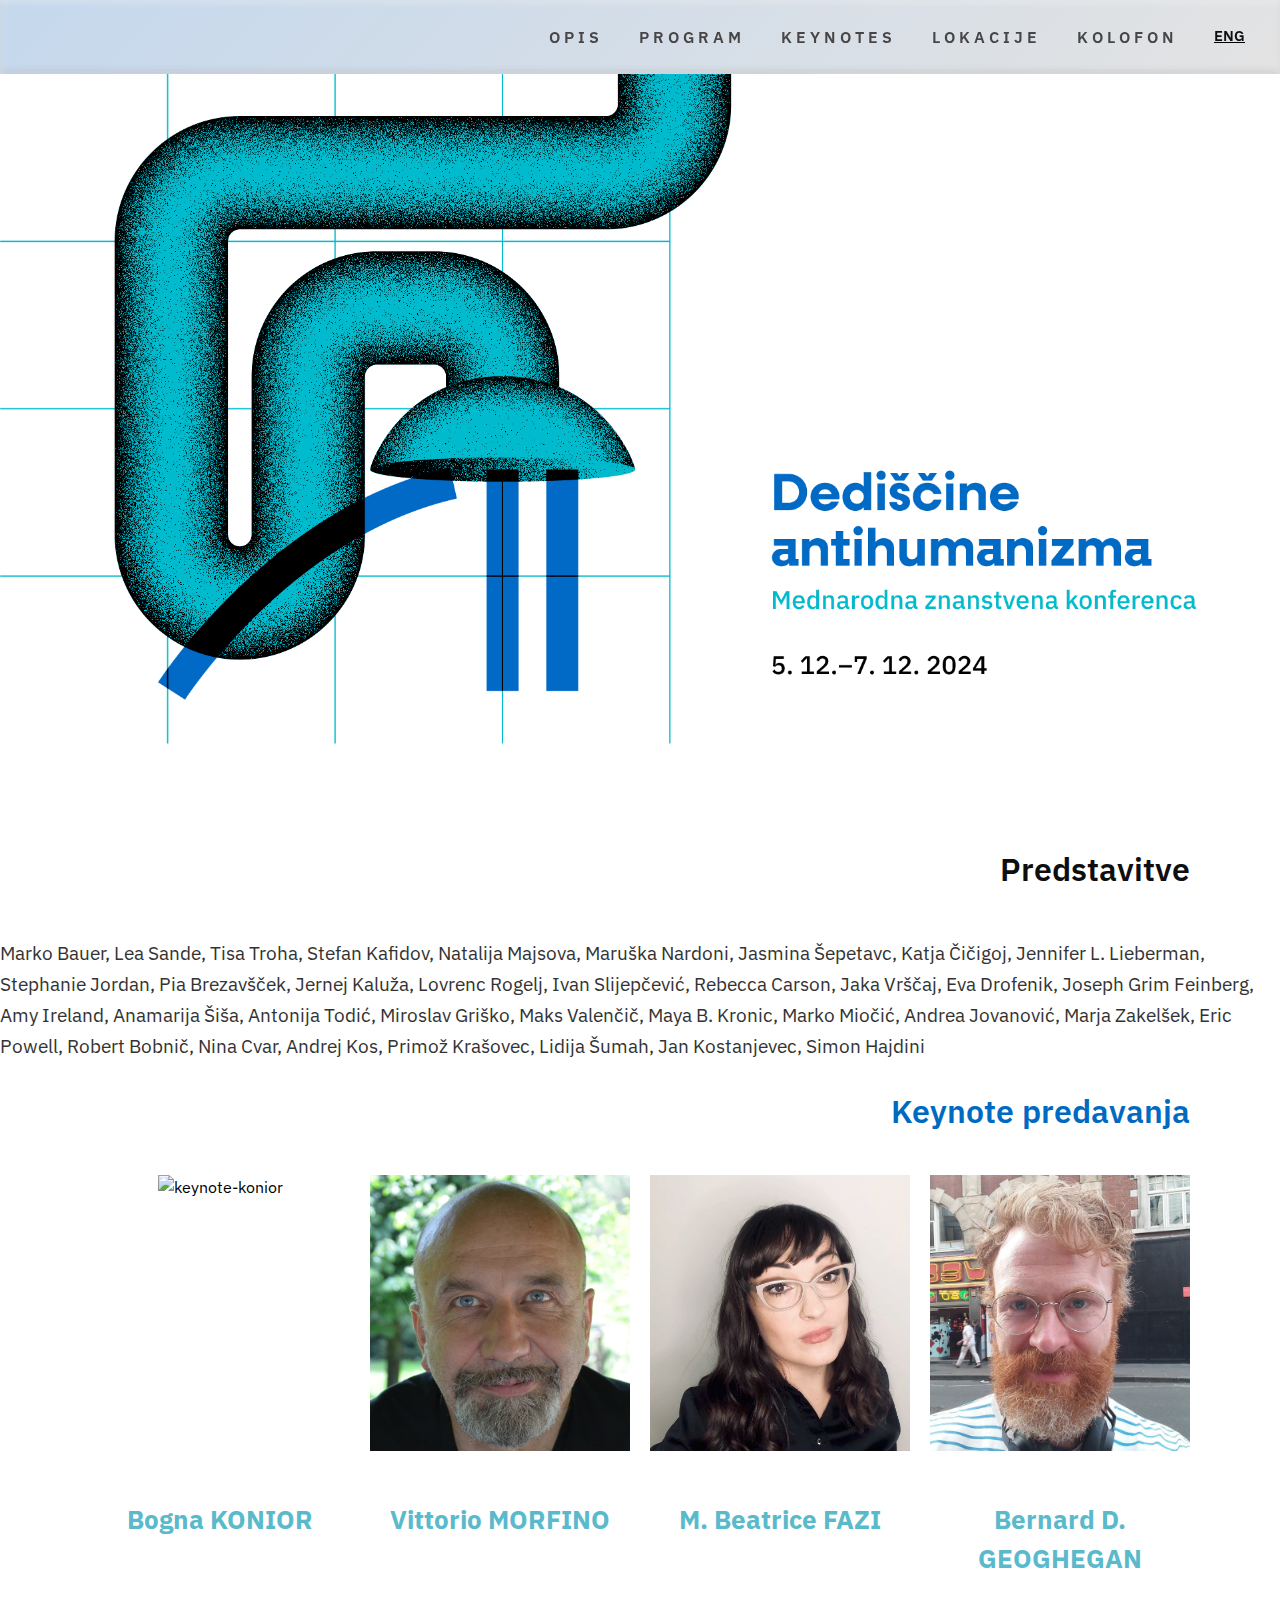
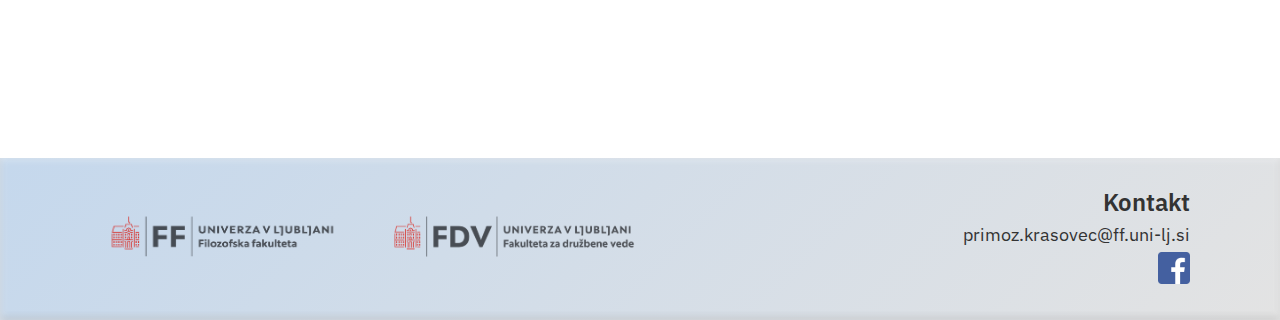
==== commit aa539140: "Update index.html" ====
--- a/index.html
+++ b/index.html
@@ -63,8 +63,7 @@
 
     <section class="index-speakers-section">
         <div class="index-container-speakers">
-            <div class="goal">
-                <h1 class="text-xl"><a href="programme.html">Predstavitve</a></h1>
+            <h1 class="text-xl"><a href="programme.html">Predstavitve</a></h1>
             </div>
             <p class="text-normal">Marko Bauer, Lea Sande, Tisa Troha, Stefan Kafidov, Natalija Majsova, Maruška Nardoni, Jasmina Šepetavc, Katja Čičigoj, Jennifer L.
                 Lieberman, Stephanie Jordan, Pia Brezavšček, Jernej Kaluža, Lovrenc Rogelj, Ivan Slijepčević, Rebecca Carson, Jaka Vrščaj, Eva Drofenik, Joseph Grim Feinberg, 
@@ -129,7 +128,7 @@
                 </div>
                 <div class="contacts-mobile">
                     <h2 class="text-l">Kontakt: <a class="text-mail" href="mailto: primoz.krasovec@ff.uni-lj.si">primoz.krasovec@ff.uni-lj.si</a></h2>
-                    <a href="#"><img src="images/4745722_media_social_facebook_network_icon.png" alt="logo" width="32" height="32"></a>
+                    <a href="https://www.facebook.com/events/872117514751923"><img src="images/4745722_media_social_facebook_network_icon.png" alt="logo" width="32" height="32"></a>
                 </div>
             </div>
     </footer>
--- a/css/style.css
+++ b/css/style.css
@@ -15,7 +15,7 @@
     font-family: 'IBM Plex Sans', sans-serif;
     font-size: 16px;
     line-height: 1.5;
-    background: #E6EDf5; 
+    background: white; 
     margin: 0;
     padding: 0;
     box-sizing: border-box;
@@ -196,17 +196,6 @@
 }
 
 /*cover*/
-/*
-.cover-section {
-    margin-top: 0px;
-    padding-top: 0px;
-    display: flex;
-    justify-content: center;
-    align-items: center;
-    background-color:  white;
-    box-sizing: border-box;
-}*/
-
 .container-cover {
     display: flex;
     align-items: flex-start;
@@ -230,13 +219,8 @@
 
 /*index-speakers*/
 .index-speakers-section {
-    background-image: #E6EDf5;
+    background: white;
     position: relative;
-}
-
-.index-speakers-section .goal .text-xl {
-    text-align: right;
-    color: #006AC2;
 }
 
 .index-container-speakers {
@@ -247,13 +231,29 @@
     position: relative;
 }
 
+.index-container-speakers .text-xl {
+    color: #006AC2;
+    text-align: right;
+    padding-bottom: 20px;
+}
+
+.index-container-speakers .text-normal {
+    text-align: right;
+}
+
+/*index-keynotes*/
+.index-keynotes-section {
+    background: white;
+    position: relative;
+}
+
 .index-container-keynotes {
     max-width: 1100px;
     margin: 0 auto 0px;
     position: relative;
 }
 
-.index-container-keynotes .text-xl {
+.index-container-keynotes .text-xl a {
     text-align: right;
     color: #006AC2;
 }
@@ -268,13 +268,13 @@
 
 /*index-keynotes-grid*/
 .grid-keynotes {
-    max-width: 1300px;
+    max-width: 1100px;
     display: grid;
-    grid-template-columns: repeat(auto-fit, minmax(10px, 1fr)); /*responsive grid*/
+    grid-template-columns: repeat(auto-fit, minmax(10px, 1fr));
     gap: 20px;
-    padding: 20px 20px;
-    margin: 30px auto 150px;
-    background: #E6EDf5;
+    padding: 10px 0px;
+    margin: 10px auto 150px;
+    background: white;
     background-blend-mode: overlay;
 }
 
@@ -427,9 +427,16 @@
     text-align: justify;
 }
 
-.container-programme .text-xl {
+.container-programme-day .text-xl {
     text-align: left;
     color: #006AC2;
+}
+
+.container-programme-day .text-l {
+    text-align: left;
+    color:  #5ABACC;
+    padding: 0px;
+    margin: 0px
 }
 
 /*keynotes*/
@@ -451,6 +458,11 @@
     justify-content: space-between;
 }
 
+.container-keynotes .text-l {
+    text-align: left;
+    color: #5ABACC;
+}
+
 .container-keynotes .text-normal {
     text-align: left;
     margin-bottom: 100px;
@@ -459,7 +471,6 @@
 .keynotes-section-mobile {
     display: none;
 }
-
 
 /*venues*/
 .container-venues {
@@ -691,6 +702,7 @@
 
     .container-footer-mobile .text-l {
         text-align: center;
+        color: #333;
     }
 
     .cover-section {
@@ -722,7 +734,6 @@
     .index-speakers-section {
         padding: 20px 10px;
         margin: 0;
-        background-color: #E6EDf5;
     }
 
     .index-container-speakers, .index-container-keynotes {
@@ -804,6 +815,10 @@
         text-align: left;
         padding: 10px 0;
         padding-bottom: 10px;
+    }
+
+    .container-programme-day .text-normal {
+        color: #5ABACC;
     }
 
     .collapsible {
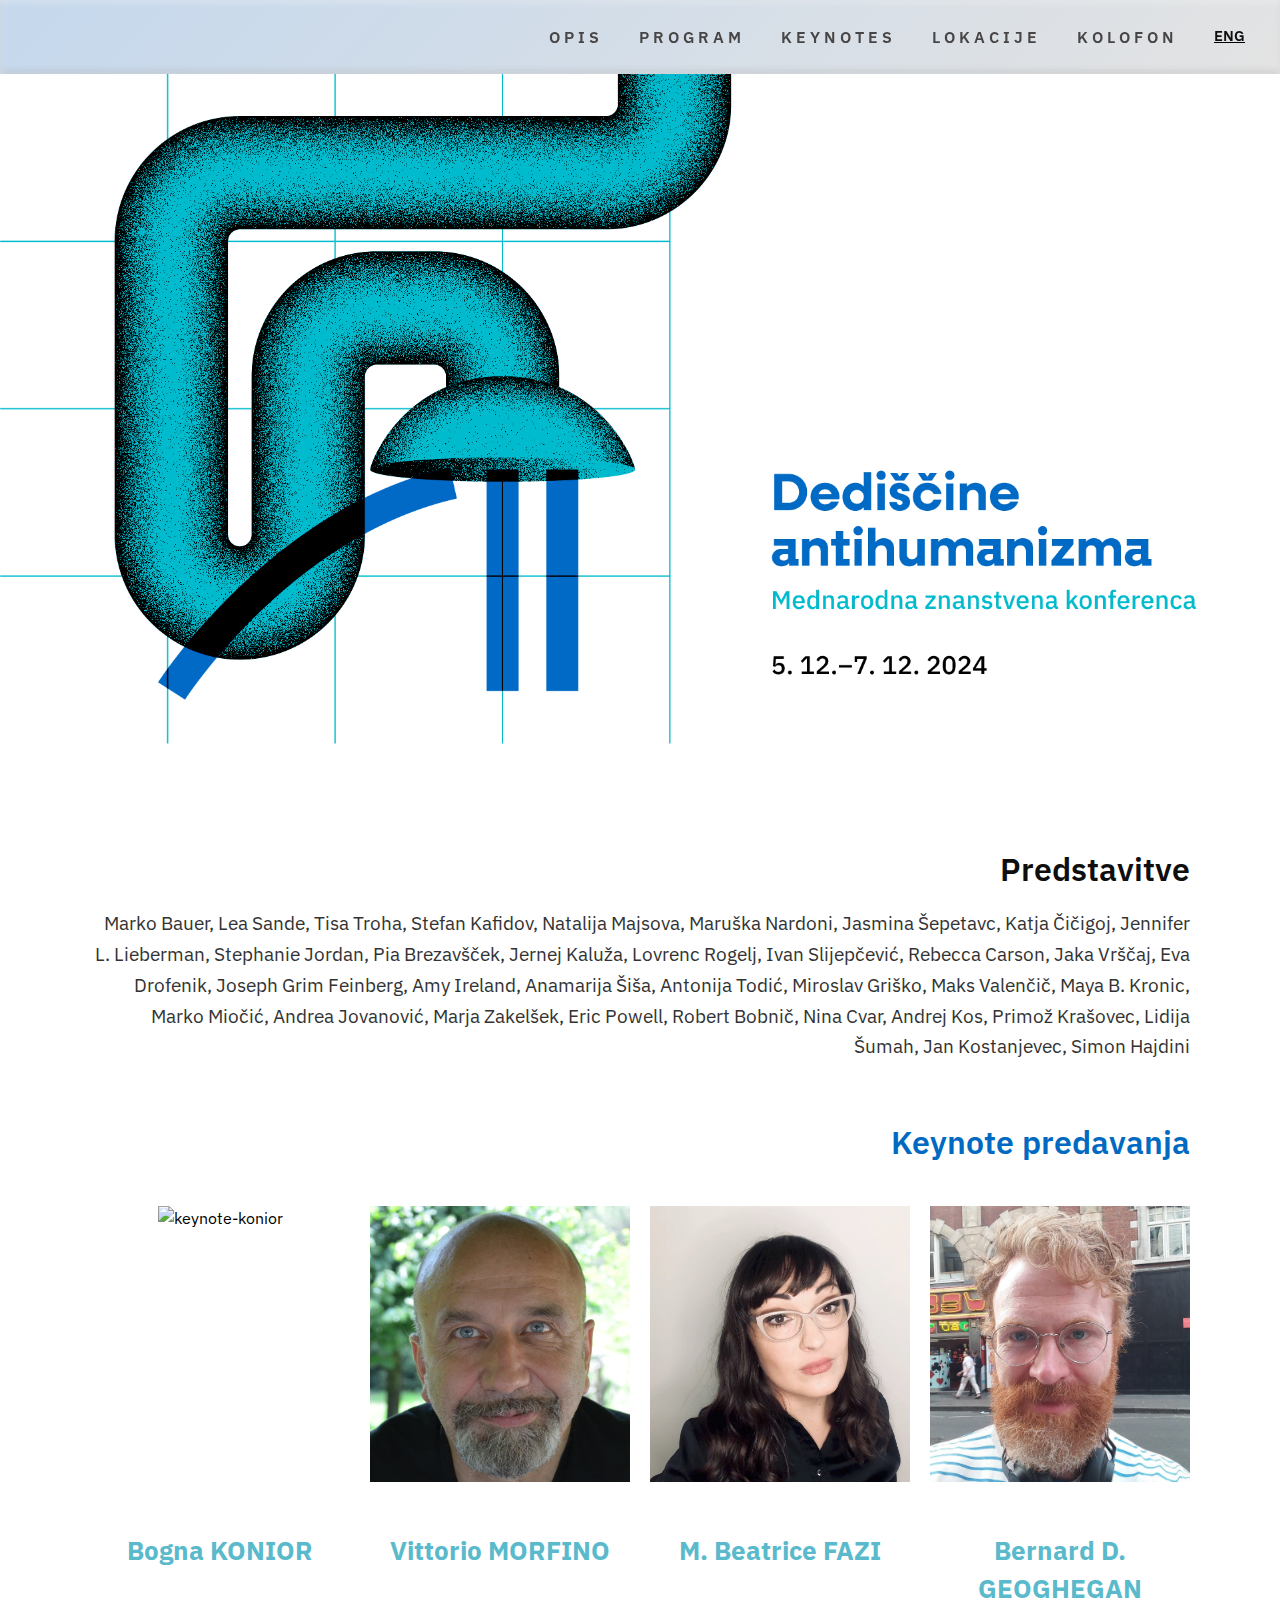
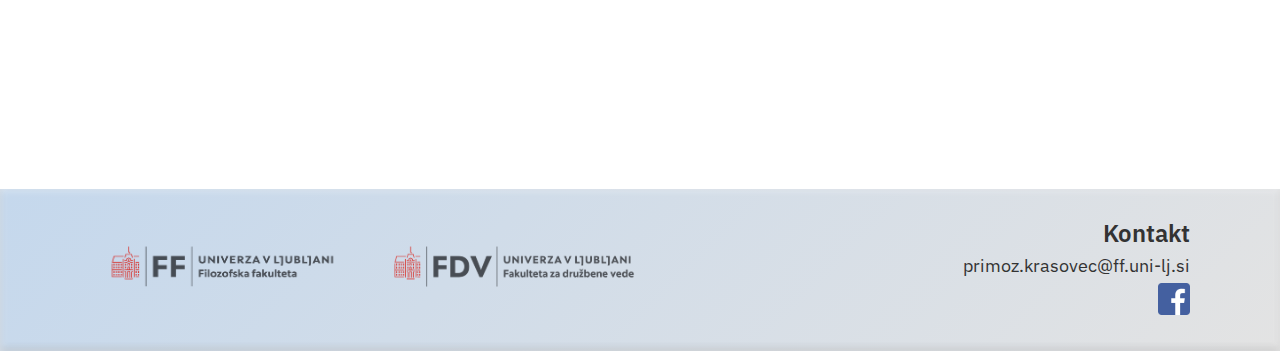
==== commit ab7a0cd6: "Update index.html" ====
--- a/index.html
+++ b/index.html
@@ -64,7 +64,6 @@
     <section class="index-speakers-section">
         <div class="index-container-speakers">
             <h1 class="text-xl"><a href="programme.html">Predstavitve</a></h1>
-            </div>
             <p class="text-normal">Marko Bauer, Lea Sande, Tisa Troha, Stefan Kafidov, Natalija Majsova, Maruška Nardoni, Jasmina Šepetavc, Katja Čičigoj, Jennifer L.
                 Lieberman, Stephanie Jordan, Pia Brezavšček, Jernej Kaluža, Lovrenc Rogelj, Ivan Slijepčević, Rebecca Carson, Jaka Vrščaj, Eva Drofenik, Joseph Grim Feinberg, 
                 Amy Ireland, Anamarija Šiša, Antonija Todić, Miroslav Griško, Maks Valenčič, Maya B. Kronic, Marko Miočić, Andrea Jovanović, Marja Zakelšek, 
@@ -118,7 +117,7 @@
                 <div class="contacts">
                     <h2 class="text-l">Kontakt</h2>
                     <a class="text-mail" href="mailto: primoz.krasovec@ff.uni-lj.si">primoz.krasovec@ff.uni-lj.si</a>
-                    <br><a href="#"><img src="images/4745722_media_social_facebook_network_icon.png" alt="logo" width="32" height="32"></a>
+                    <br><a href="https://www.facebook.com/events/872117514751923"><img src="images/4745722_media_social_facebook_network_icon.png" alt="logo" width="32" height="32"></a>
                 </div>
             </div>
             <div class="container-footer-mobile">
